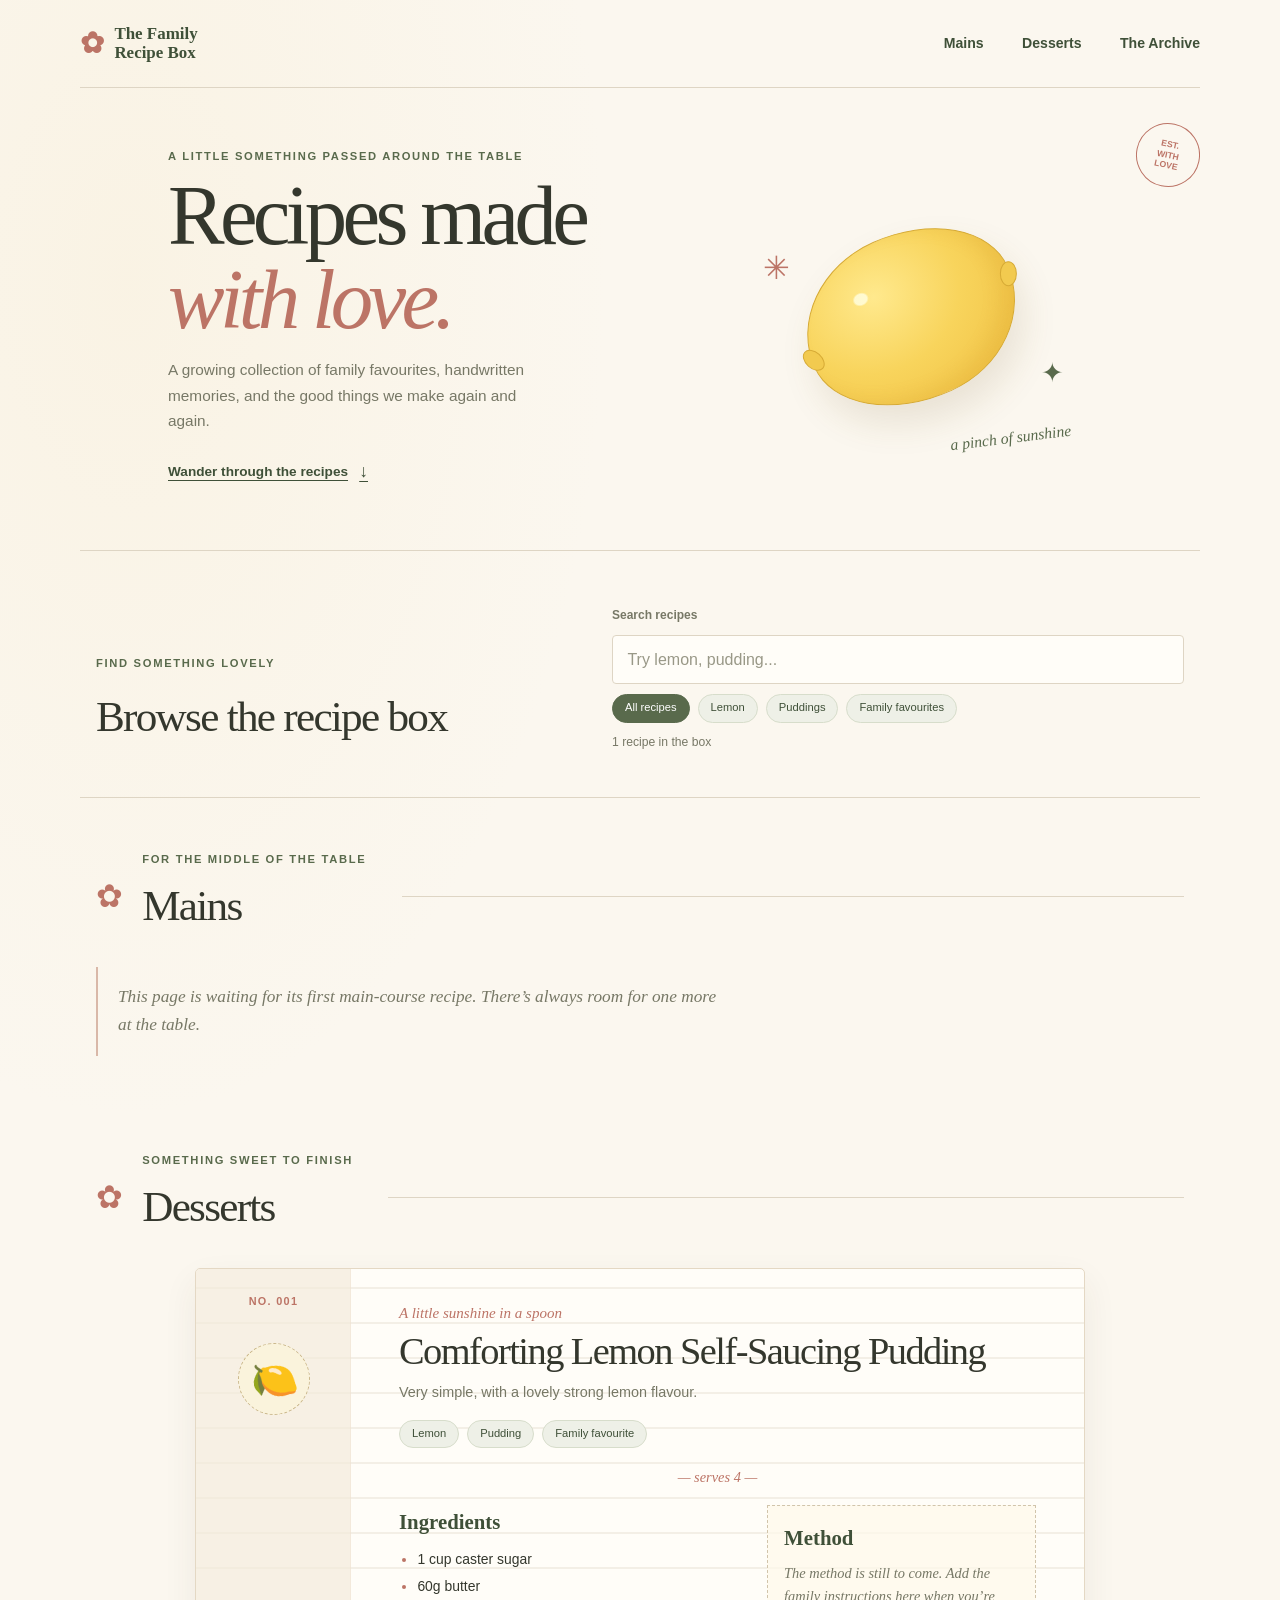
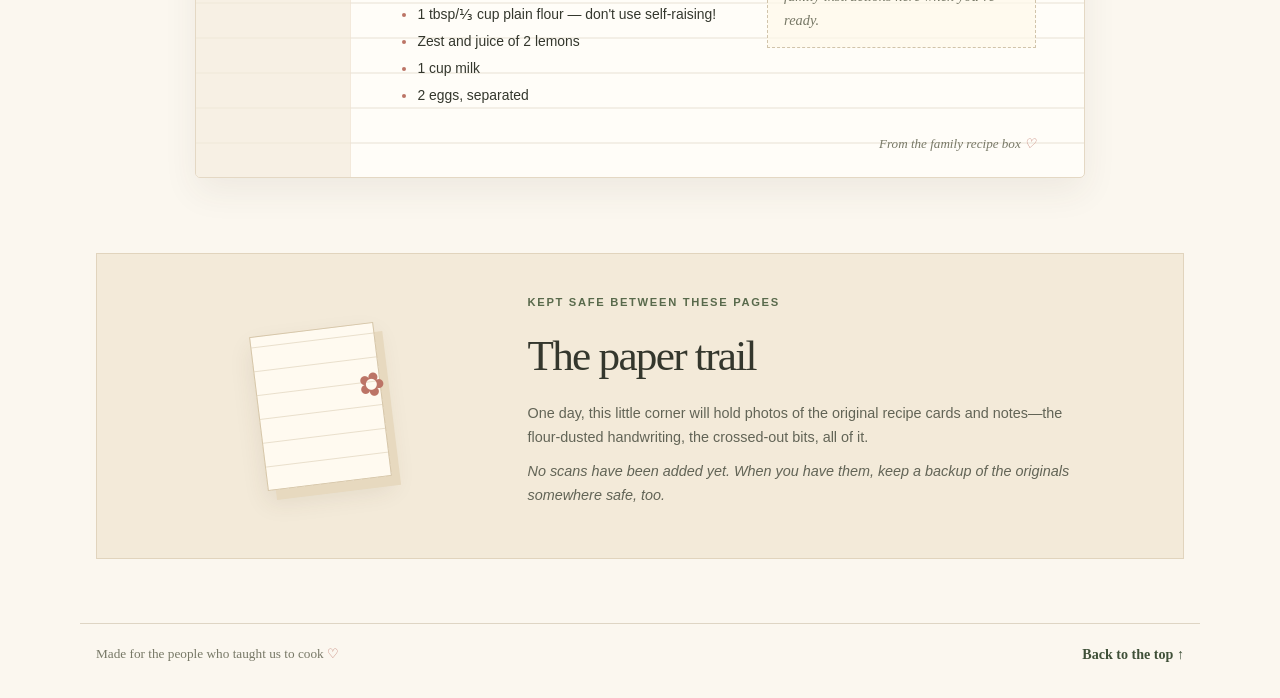
==== index.html @ d8dc09e4 "added index, script, and styles files" ====
<!doctype html>
<html lang="en">
  <head>
    <meta charset="utf-8">
    <meta name="viewport" content="width=device-width, initial-scale=1">
    <meta name="theme-color" content="#f8f2e7">
    <meta name="description" content="A little home for the recipes our family loves.">
    <title>The Family Recipe Box</title>
    <link rel="stylesheet" href="styles.css">
    <script src="script.js" defer></script>
  </head>
  <body>
    <a class="skip-link" href="#main">Skip to recipes</a>

    <header class="site-header">
      <a class="wordmark" href="#top" aria-label="The Family Recipe Box home">
        <span class="wordmark-icon" aria-hidden="true">✿</span>
        <span>The Family<br>Recipe Box</span>
      </a>
      <nav class="main-nav" aria-label="Main navigation">
        <a href="#mains">Mains</a>
        <a href="#desserts">Desserts</a>
        <a href="#archive">The Archive</a>
      </nav>
    </header>

    <main id="main">
      <section class="welcome" id="top" aria-labelledby="welcome-title">
        <div class="welcome-copy">
          <p class="eyebrow">A little something passed around the table</p>
          <h1 id="welcome-title">Recipes made<br><span>with love.</span></h1>
          <p class="welcome-note">A growing collection of family favourites, handwritten memories, and the good things we make again and again.</p>
          <a class="browse-link" href="#desserts">Wander through the recipes <span aria-hidden="true">↓</span></a>
        </div>
        <div class="welcome-art" aria-label="A lemon illustration">
          <span class="art-sparkle sparkle-one" aria-hidden="true">✳</span>
          <span class="art-sparkle sparkle-two" aria-hidden="true">✦</span>
          <span class="lemon" aria-hidden="true"></span>
          <span class="art-caption">a pinch of sunshine</span>
        </div>
        <span class="welcome-stamp" aria-hidden="true">EST.<br>WITH<br>LOVE</span>
      </section>

      <section class="browse-section" aria-labelledby="browse-title">
        <div class="section-heading">
          <p class="eyebrow">Find something lovely</p>
          <h2 id="browse-title">Browse the recipe box</h2>
        </div>
        <div class="browse-tools">
          <label class="search-label" for="recipe-search">Search recipes</label>
          <input id="recipe-search" type="search" placeholder="Try lemon, pudding..." autocomplete="off">
          <div class="tag-list" aria-label="Filter recipes by tag">
            <button class="tag-button is-active" type="button" data-tag="all" aria-pressed="true">All recipes</button>
            <button class="tag-button" type="button" data-tag="lemon" aria-pressed="false">Lemon</button>
            <button class="tag-button" type="button" data-tag="pudding" aria-pressed="false">Puddings</button>
            <button class="tag-button" type="button" data-tag="family-favourite" aria-pressed="false">Family favourites</button>
          </div>
          <p class="result-count" id="result-count" aria-live="polite"></p>
          <p class="no-results" id="no-results" hidden>No recipes found just now. Try another word or tag.</p>
        </div>
      </section>

      <section class="recipe-section" id="mains" data-recipe-section aria-labelledby="mains-title">
        <div class="category-heading">
          <span class="category-flower" aria-hidden="true">✿</span>
          <div>
            <p class="eyebrow">For the middle of the table</p>
            <h2 id="mains-title">Mains</h2>
          </div>
          <span class="category-rule" aria-hidden="true"></span>
        </div>
        <p class="empty-note">This page is waiting for its first main-course recipe. There’s always room for one more at the table.</p>
      </section>

      <section class="recipe-section" id="desserts" data-recipe-section aria-labelledby="desserts-title">
        <div class="category-heading">
          <span class="category-flower" aria-hidden="true">✿</span>
          <div>
            <p class="eyebrow">Something sweet to finish</p>
            <h2 id="desserts-title">Desserts</h2>
          </div>
          <span class="category-rule" aria-hidden="true"></span>
        </div>

        <article class="recipe-card" data-tags="lemon pudding family-favourite">
          <div class="recipe-card-top">
            <span class="recipe-number">No. 001</span>
            <span class="recipe-doodle" aria-hidden="true">🍋</span>
          </div>
          <div class="recipe-card-content">
            <p class="recipe-kicker">A little sunshine in a spoon</p>
            <h3>Comforting Lemon Self-Saucing Pudding</h3>
            <p class="recipe-intro">Very simple, with a lovely strong lemon flavour.</p>
            <div class="recipe-tags" aria-label="Recipe tags">
              <span>Lemon</span>
              <span>Pudding</span>
              <span>Family favourite</span>
            </div>
            <p class="serves">— serves 4 —</p>
            <div class="recipe-columns">
              <div>
                <h4>Ingredients</h4>
                <ul>
                  <li>1 cup caster sugar</li>
                  <li>60g butter</li>
                  <li>1 tbsp/⅓ cup plain flour — don't use self-raising!</li>
                  <li>Zest and juice of 2 lemons</li>
                  <li>1 cup milk</li>
                  <li>2 eggs, separated</li>
                </ul>
              </div>
              <div class="method-note">
                <h4>Method</h4>
                <p>The method is still to come. Add the family instructions here when you’re ready.</p>
              </div>
            </div>
            <p class="recipe-source">From the family recipe box <span aria-hidden="true">♡</span></p>
          </div>
        </article>
      </section>

      <section class="archive-section" id="archive" aria-labelledby="archive-title">
        <div class="archive-art" aria-hidden="true">
          <span class="archive-paper"></span>
          <span class="archive-flower">✿</span>
        </div>
        <div class="archive-copy">
          <p class="eyebrow">Kept safe between these pages</p>
          <h2 id="archive-title">The paper trail</h2>
          <p>One day, this little corner will hold photos of the original recipe cards and notes—the flour-dusted handwriting, the crossed-out bits, all of it.</p>
          <p class="archive-reminder">No scans have been added yet. When you have them, keep a backup of the originals somewhere safe, too.</p>
        </div>
      </section>
    </main>

    <footer class="site-footer">
      <p>Made for the people who taught us to cook <span aria-hidden="true">♡</span></p>
      <a href="#top">Back to the top ↑</a>
    </footer>
  </body>
</html>
---- styles.css ----
:root {
  color-scheme: light;
  --paper: #fbf7ef;
  --paper-deep: #f2e9d8;
  --ink: #34372d;
  --muted: #777866;
  --green: #596a4c;
  --green-dark: #3f5038;
  --rose: #bc7466;
  --yellow: #f3c94f;
  --line: #ded5c4;
  --serif: Georgia, 'Times New Roman', serif;
  --sans: 'Segoe UI', Arial, sans-serif;
}

* {
  box-sizing: border-box;
}

html {
  scroll-behavior: smooth;
}

body {
  margin: 0;
  background:
    radial-gradient(ellipse at 10% 12%, rgb(245 230 195 / 25%), transparent 30rem),
    var(--paper);
  color: var(--ink);
  font-family: var(--sans);
  line-height: 1.65;
}

a {
  color: inherit;
}

button,
input {
  font: inherit;
}

.skip-link {
  position: absolute;
  z-index: 5;
  top: 0.75rem;
  left: 0.75rem;
  padding: 0.6rem 0.9rem;
  transform: translateY(-160%);
  background: var(--ink);
  color: white;
}

.skip-link:focus {
  transform: translateY(0);
}

.site-header,
main,
.site-footer {
  width: min(1120px, calc(100% - 3rem));
  margin-inline: auto;
}

.site-header {
  min-height: 88px;
  display: flex;
  align-items: center;
  justify-content: space-between;
  border-bottom: 1px solid var(--line);
}

.wordmark {
  display: inline-flex;
  align-items: center;
  gap: 0.65rem;
  color: var(--green-dark);
  font-family: var(--serif);
  font-size: 1.06rem;
  font-weight: 600;
  line-height: 1.1;
  text-decoration: none;
}

.wordmark-icon {
  color: var(--rose);
  font-size: 1.8rem;
}

.main-nav {
  display: flex;
  gap: clamp(1rem, 3vw, 2.5rem);
  align-items: center;
}

.main-nav a,
.site-footer a {
  color: var(--green-dark);
  font-size: 0.88rem;
  font-weight: 600;
  text-decoration-color: transparent;
  text-underline-offset: 0.25em;
  transition: text-decoration-color 160ms ease;
}

.main-nav a:hover,
.site-footer a:hover {
  text-decoration-color: currentColor;
}

.welcome {
  position: relative;
  min-height: 440px;
  display: grid;
  grid-template-columns: 1.15fr 0.85fr;
  align-items: center;
  padding: 3.75rem 5.5rem 4rem;
  overflow: hidden;
  border-bottom: 1px solid var(--line);
}

.welcome-copy {
  position: relative;
  z-index: 1;
  max-width: 500px;
}

.eyebrow {
  margin: 0 0 0.55rem;
  color: var(--green);
  font-size: 0.7rem;
  font-weight: 700;
  letter-spacing: 0.15em;
  line-height: 1.5;
  text-transform: uppercase;
}

h1,
h2,
h3,
h4,
p {
  margin-top: 0;
}

h1,
h2,
h3 {
  font-family: var(--serif);
}

h1 {
  margin-bottom: 1rem;
  font-size: clamp(3.2rem, 7vw, 5.3rem);
  font-weight: 500;
  letter-spacing: -0.055em;
  line-height: 0.99;
}

h1 span {
  color: var(--rose);
  font-style: italic;
}

.welcome-note {
  max-width: 380px;
  margin-bottom: 1.5rem;
  color: var(--muted);
  font-size: 0.96rem;
}

.browse-link {
  display: inline-flex;
  gap: 0.7rem;
  align-items: center;
  color: var(--green-dark);
  font-size: 0.85rem;
  font-weight: 700;
  text-decoration-thickness: 1px;
  text-underline-offset: 0.28em;
}

.browse-link span {
  font-size: 1.1rem;
}

.welcome-art {
  position: relative;
  min-height: 290px;
  display: grid;
  place-items: center;
}

.lemon {
  position: relative;
  width: clamp(150px, 22vw, 218px);
  aspect-ratio: 1.3;
  transform: rotate(-24deg);
  border: 1px solid #d6aa35;
  border-radius: 48% 52% 47% 53% / 54% 46% 54% 46%;
  background:
    radial-gradient(ellipse at 32% 28%, rgb(255 255 227 / 80%) 0 3%, transparent 4%),
    radial-gradient(ellipse at 38% 30%, #ffe98d 0, #f8d45c 46%, #efbe40 100%);
  box-shadow: inset -12px -8px 18px rgb(195 135 22 / 14%), 0 20px 35px rgb(114 91 39 / 13%);
}

.lemon::before,
.lemon::after {
  position: absolute;
  top: 50%;
  width: 15px;
  height: 23px;
  border: 1px solid #d6aa35;
  border-radius: 50%;
  background: #f2ca4f;
  content: '';
}

.lemon::before {
  left: -7px;
  transform: translateY(-50%) rotate(-24deg);
}

.lemon::after {
  right: -7px;
  transform: translateY(-50%) rotate(24deg);
}

.art-sparkle {
  position: absolute;
  color: var(--rose);
}

.sparkle-one {
  top: 24%;
  left: 13%;
  font-size: 2rem;
}

.sparkle-two {
  right: 12%;
  bottom: 23%;
  color: var(--green);
  font-size: 1.7rem;
}

.art-caption {
  position: absolute;
  right: 10%;
  bottom: 4%;
  color: var(--green);
  font-family: var(--serif);
  font-size: 0.98rem;
  font-style: italic;
  transform: rotate(-7deg);
}

.welcome-stamp {
  position: absolute;
  top: 2.2rem;
  right: 0;
  width: 64px;
  height: 64px;
  display: grid;
  align-content: center;
  border: 1px solid var(--rose);
  border-radius: 50%;
  color: var(--rose);
  font-size: 0.54rem;
  font-weight: 700;
  line-height: 1.2;
  text-align: center;
  transform: rotate(12deg);
}

.browse-section {
  display: grid;
  grid-template-columns: 0.9fr 1.1fr;
  gap: 3rem;
  align-items: end;
  padding: 3.4rem 1rem 2.8rem;
  border-bottom: 1px solid var(--line);
}

.section-heading h2,
.category-heading h2,
.archive-copy h2 {
  margin-bottom: 0;
  font-size: clamp(2rem, 4vw, 2.7rem);
  font-weight: 500;
  letter-spacing: -0.04em;
}

.browse-tools {
  display: grid;
  grid-template-columns: 1fr;
  gap: 0.6rem;
}

.search-label {
  color: var(--muted);
  font-size: 0.75rem;
  font-weight: 700;
}

#recipe-search {
  width: 100%;
  min-height: 46px;
  padding: 0.65rem 0.9rem;
  border: 1px solid var(--line);
  border-radius: 4px;
  outline: none;
  background: #fffdf8;
  color: var(--ink);
}

#recipe-search:focus {
  border-color: var(--green);
  box-shadow: 0 0 0 3px rgb(89 106 76 / 15%);
}

#recipe-search::placeholder {
  color: #999887;
}

.tag-list,
.recipe-tags {
  display: flex;
  flex-wrap: wrap;
  gap: 0.5rem;
}

.tag-button,
.recipe-tags span {
  padding: 0.34rem 0.75rem;
  border: 1px solid #d7ddcb;
  border-radius: 999px;
  background: #eef0e7;
  color: var(--green-dark);
  font-size: 0.7rem;
  line-height: 1.4;
}

.tag-button {
  cursor: pointer;
}

.tag-button:hover,
.tag-button.is-active {
  border-color: var(--green);
  background: var(--green);
  color: white;
}

.tag-button:focus-visible {
  outline: 3px solid rgb(89 106 76 / 35%);
  outline-offset: 2px;
}

.result-count {
  min-height: 1.2em;
  margin: 0;
  color: var(--muted);
  font-size: 0.76rem;
}

.no-results {
  margin: 0.25rem 0 0;
  color: var(--muted);
  font-family: var(--serif);
  font-style: italic;
}

.recipe-section {
  padding: 3.3rem 1rem 2.7rem;
  scroll-margin-top: 1rem;
}

.category-heading {
  display: flex;
  gap: 1.2rem;
  align-items: center;
  margin-bottom: 1.6rem;
}

.category-heading .eyebrow {
  margin-bottom: 0.15rem;
}

.category-flower {
  color: var(--rose);
  font-size: 2rem;
}

.category-rule {
  height: 1px;
  flex: 1;
  margin-left: 1rem;
  background: var(--line);
}

.empty-note {
  max-width: 650px;
  margin: 0;
  padding: 1rem 1.25rem;
  border-left: 2px solid #d9b8a8;
  color: var(--muted);
  font-family: var(--serif);
  font-size: 1.08rem;
  font-style: italic;
}

.recipe-card {
  position: relative;
  max-width: 890px;
  display: grid;
  grid-template-columns: 155px 1fr;
  margin: 0 auto;
  overflow: hidden;
  border: 1px solid #e4d8c4;
  border-radius: 5px;
  background:
    linear-gradient(90deg, transparent 0 154px, rgb(195 133 102 / 20%) 154px 155px, transparent 155px),
    repeating-linear-gradient(0deg, #fffdf8 0 33px, #e8e1d4 34px, #fffdf8 35px);
  box-shadow: 0 14px 35px rgb(75 60 41 / 7%);
}

.recipe-card-top {
  display: grid;
  align-content: start;
  justify-items: center;
  gap: 2rem;
  padding: 1.5rem 0.6rem;
  background: rgb(244 235 220 / 70%);
  text-align: center;
}

.recipe-number {
  color: var(--rose);
  font-size: 0.68rem;
  font-weight: 700;
  letter-spacing: 0.12em;
  text-transform: uppercase;
}

.recipe-doodle {
  display: grid;
  width: 72px;
  height: 72px;
  place-items: center;
  border: 1px dashed #cbb88c;
  border-radius: 50%;
  background: #faf3dc;
  font-size: 2.35rem;
  transform: rotate(-9deg);
}

.recipe-card-content {
  padding: 2rem clamp(1.3rem, 4vw, 3rem) 1.4rem;
}

.recipe-kicker {
  margin-bottom: 0.2rem;
  color: var(--rose);
  font-family: var(--serif);
  font-size: 0.94rem;
  font-style: italic;
}

.recipe-card h3 {
  max-width: 650px;
  margin-bottom: 0.45rem;
  font-size: clamp(1.7rem, 3.7vw, 2.4rem);
  font-weight: 500;
  letter-spacing: -0.04em;
  line-height: 1.18;
}

.recipe-intro {
  margin-bottom: 0.9rem;
  color: var(--muted);
  font-size: 0.9rem;
}

.recipe-tags {
  margin-bottom: 1.1rem;
}

.serves {
  margin: 0 0 1rem;
  color: var(--rose);
  font-family: var(--serif);
  font-size: 0.9rem;
  font-style: italic;
  text-align: center;
}

.recipe-columns {
  display: grid;
  grid-template-columns: 1fr 0.8fr;
  gap: 2rem;
}

.recipe-columns h4 {
  margin-bottom: 0.4rem;
  color: var(--green-dark);
  font-family: var(--serif);
  font-size: 1.3rem;
  font-weight: 600;
}

.recipe-columns ul {
  margin: 0;
  padding-left: 1.15rem;
}

.recipe-columns li {
  padding: 0.13rem 0;
  font-size: 0.87rem;
}

.recipe-columns li::marker {
  color: var(--rose);
}

.method-note {
  align-self: start;
  padding: 0.9rem 1rem;
  border: 1px dashed #d1c4ab;
  background: rgb(255 250 235 / 68%);
}

.method-note p {
  margin: 0;
  color: var(--muted);
  font-family: var(--serif);
  font-size: 0.9rem;
  font-style: italic;
}

.recipe-source {
  margin: 1.5rem 0 0;
  color: var(--muted);
  font-family: var(--serif);
  font-size: 0.82rem;
  font-style: italic;
  text-align: right;
}

.recipe-source span {
  color: var(--rose);
}

.archive-section {
  display: grid;
  grid-template-columns: 0.7fr 1.3fr;
  gap: 3rem;
  align-items: center;
  margin: 2rem 1rem 4rem;
  padding: 2.5rem clamp(1.5rem, 5vw, 4rem);
  border: 1px solid #e1d4bd;
  background: #f3ead9;
  scroll-margin-top: 1rem;
}

.archive-art {
  position: relative;
  min-height: 180px;
  display: grid;
  place-items: center;
}

.archive-paper {
  width: 125px;
  height: 155px;
  border: 1px solid #d6c6a9;
  background: repeating-linear-gradient(0deg, #fffaf0 0 22px, #e9dfcc 23px, #fffaf0 24px);
  box-shadow: 8px 10px 0 #e7d9bf, 0 12px 25px rgb(75 60 41 / 10%);
  transform: rotate(-7deg);
}

.archive-flower {
  position: absolute;
  top: 23%;
  left: 62%;
  color: var(--rose);
  font-size: 2rem;
  transform: rotate(12deg);
}

.archive-copy h2 {
  margin-bottom: 0.7rem;
}

.archive-copy > p:not(.eyebrow) {
  max-width: 570px;
  margin-bottom: 0.65rem;
  color: #626456;
  font-size: 0.9rem;
}

.archive-copy .archive-reminder {
  color: var(--green-dark);
  font-size: 0.78rem;
  font-style: italic;
}

.site-footer {
  display: flex;
  justify-content: space-between;
  gap: 1rem;
  padding: 1.2rem 1rem 2rem;
  border-top: 1px solid var(--line);
  color: var(--muted);
  font-family: var(--serif);
  font-size: 0.83rem;
}

.site-footer p {
  margin: 0;
}

.site-footer p span {
  color: var(--rose);
}

@media (max-width: 700px) {
  .site-header,
  main,
  .site-footer {
    width: min(100% - 1.5rem, 540px);
  }

  .site-header {
    min-height: 76px;
  }

  .main-nav {
    gap: 0.8rem;
  }

  .main-nav a {
    font-size: 0.74rem;
  }

  .welcome {
    min-height: unset;
    grid-template-columns: 1fr 0.72fr;
    padding: 3.4rem 0.6rem 3rem;
  }

  .welcome-art {
    min-height: 220px;
  }

  .welcome-stamp {
    top: 0.8rem;
    width: 52px;
    height: 52px;
  }

  .browse-section {
    grid-template-columns: 1fr;
    gap: 1.5rem;
    padding-inline: 0.5rem;
  }

  .recipe-section {
    padding-inline: 0.2rem;
  }

  .recipe-card {
    grid-template-columns: 76px 1fr;
    background:
      linear-gradient(90deg, transparent 0 75px, rgb(195 133 102 / 20%) 75px 76px, transparent 76px),
      repeating-linear-gradient(0deg, #fffdf8 0 33px, #e8e1d4 34px, #fffdf8 35px);
  }

  .recipe-card-top {
    gap: 1.2rem;
    padding: 1rem 0.25rem;
  }

  .recipe-number {
    font-size: 0.55rem;
    letter-spacing: 0.06em;
  }

  .recipe-doodle {
    width: 48px;
    height: 48px;
    font-size: 1.7rem;
  }

  .recipe-card-content {
    padding: 1.35rem 1rem 1rem;
  }

  .recipe-columns {
    grid-template-columns: 1fr;
    gap: 1.4rem;
  }

  .archive-section {
    grid-template-columns: 1fr;
    gap: 1rem;
    margin-inline: 0;
    padding: 1.5rem;
  }

  .archive-art {
    min-height: 140px;
  }
}

@media (max-width: 420px) {
  .wordmark {
    gap: 0.35rem;
    font-size: 0.92rem;
  }

  .wordmark-icon {
    font-size: 1.45rem;
  }

  .main-nav {
    gap: 0.55rem;
  }

  .main-nav a {
    font-size: 0.68rem;
  }

  .welcome {
    grid-template-columns: 1fr;
  }

  .welcome-art {
    min-height: 185px;
  }

  .lemon {
    width: 150px;
  }

  .sparkle-one {
    left: 20%;
  }

  .sparkle-two {
    right: 20%;
  }

  .recipe-card {
    grid-template-columns: 1fr;
    background: repeating-linear-gradient(0deg, #fffdf8 0 33px, #e8e1d4 34px, #fffdf8 35px);
  }

  .recipe-card-top {
    grid-template-columns: 1fr auto;
    align-items: center;
    justify-items: start;
    padding: 0.8rem 1rem;
    border-bottom: 1px solid #e4d8c4;
  }

  .recipe-doodle {
    width: 42px;
    height: 42px;
    font-size: 1.45rem;
  }

  .site-footer {
    flex-direction: column;
  }
}

@media (prefers-reduced-motion: reduce) {
  html {
    scroll-behavior: auto;
  }

  *,
  *::before,
  *::after {
    transition-duration: 0.01ms !important;
  }
}
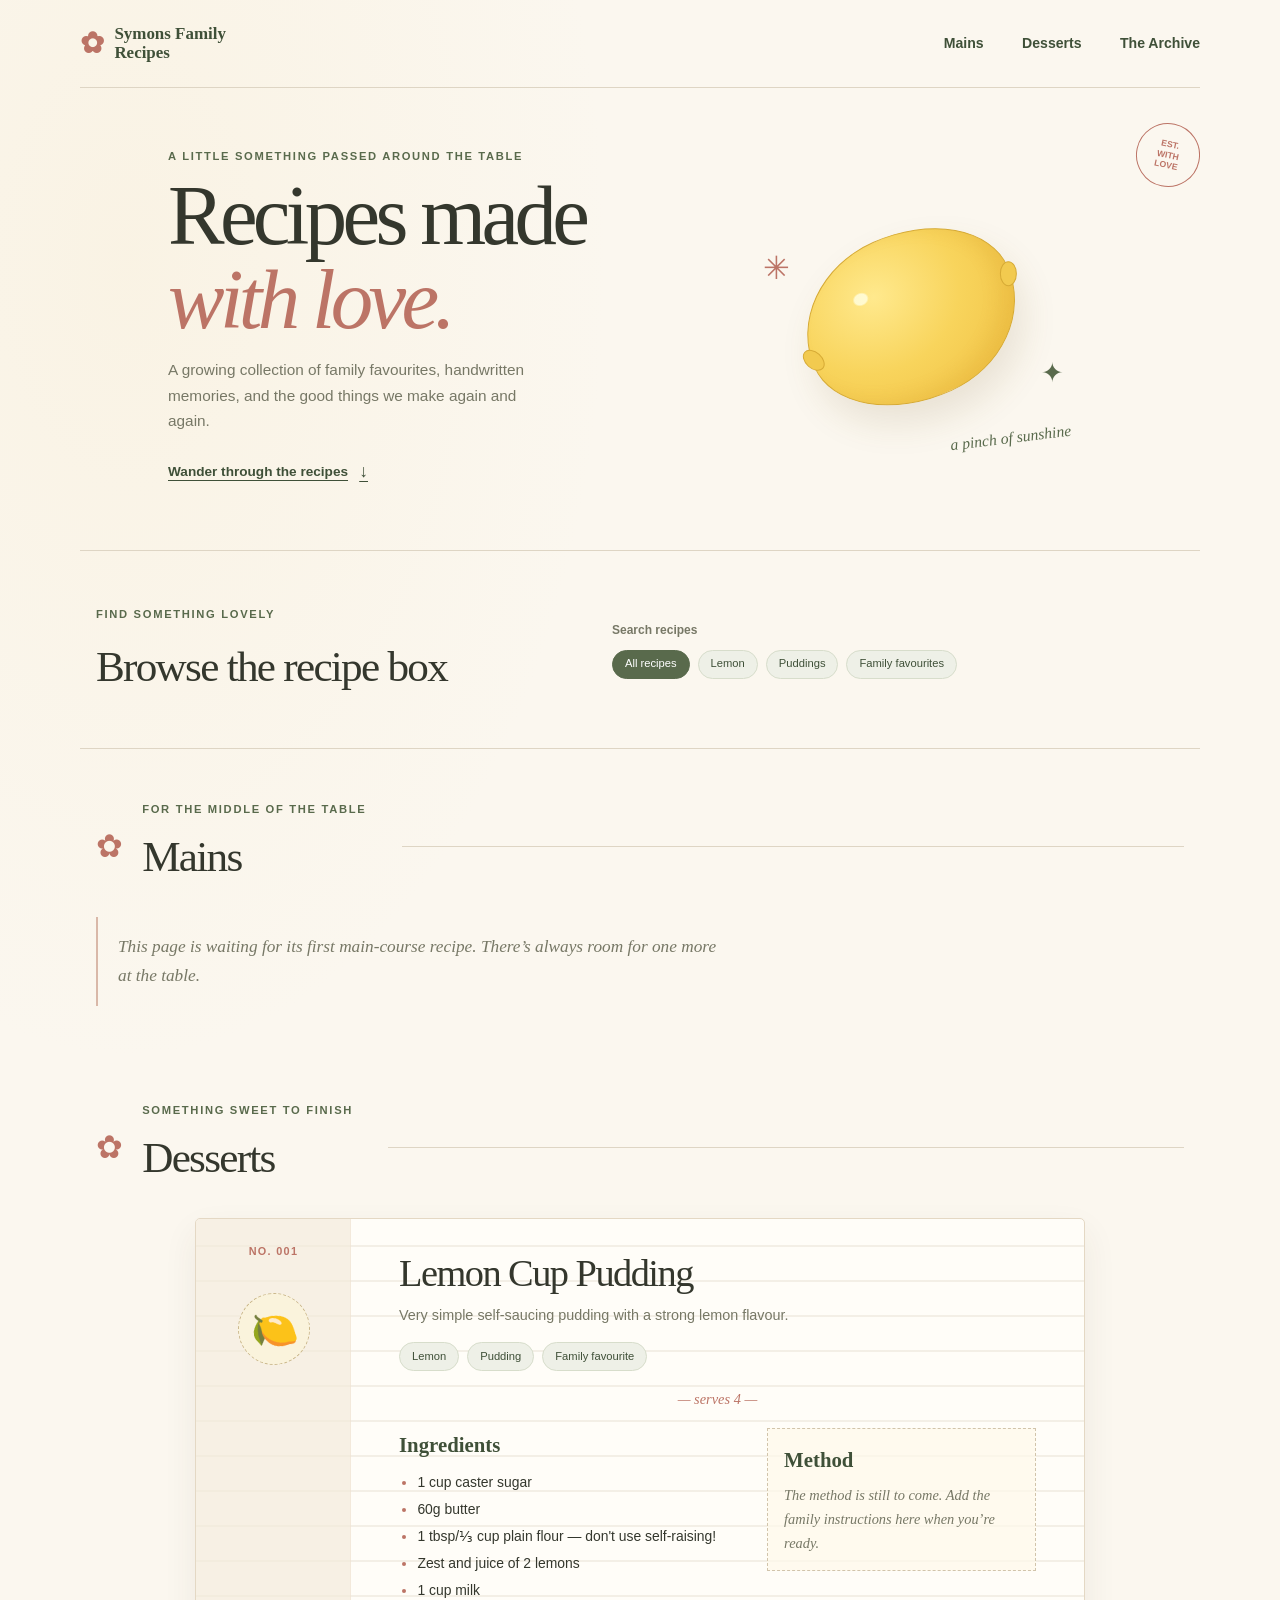
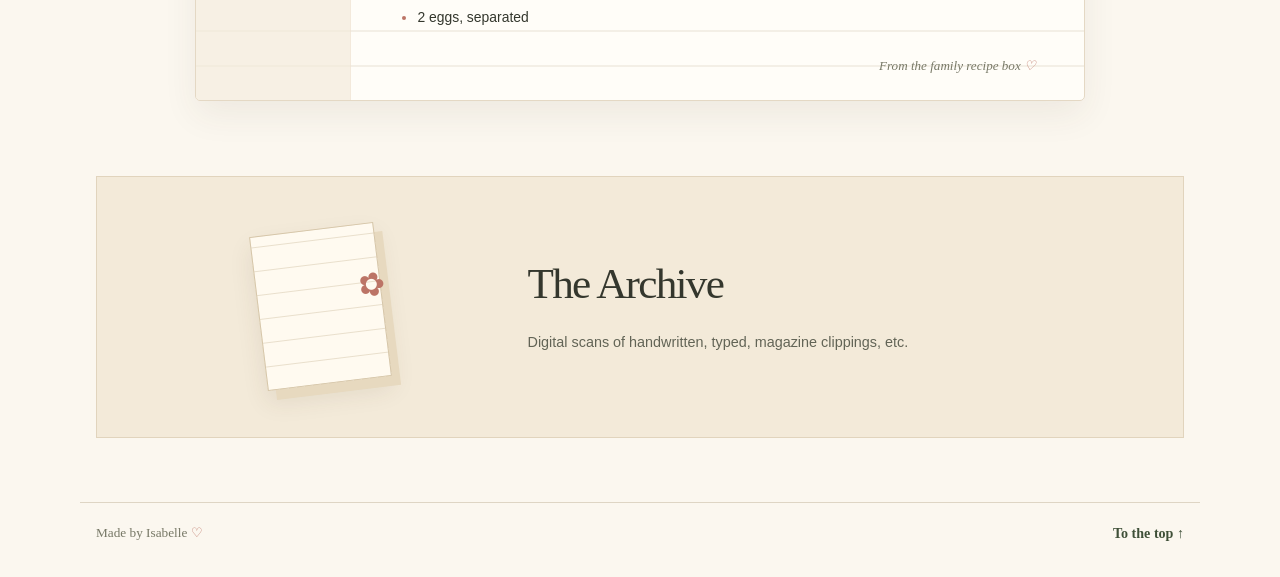
==== commit 9c7e3d92: "small changes to index" ====
--- a/index.html
+++ b/index.html
@@ -5,7 +5,7 @@
     <meta name="viewport" content="width=device-width, initial-scale=1">
     <meta name="theme-color" content="#f8f2e7">
     <meta name="description" content="A little home for the recipes our family loves.">
-    <title>The Family Recipe Box</title>
+    <title>Symons Family Recipes</title>
     <link rel="stylesheet" href="styles.css">
     <script src="script.js" defer></script>
   </head>
@@ -13,9 +13,9 @@
     <a class="skip-link" href="#main">Skip to recipes</a>
 
     <header class="site-header">
-      <a class="wordmark" href="#top" aria-label="The Family Recipe Box home">
+      <a class="wordmark" href="#top" aria-label="Home">
         <span class="wordmark-icon" aria-hidden="true">✿</span>
-        <span>The Family<br>Recipe Box</span>
+        <span>Symons Family<br>Recipes</span>
       </a>
       <nav class="main-nav" aria-label="Main navigation">
         <a href="#mains">Mains</a>
@@ -48,7 +48,6 @@
         </div>
         <div class="browse-tools">
           <label class="search-label" for="recipe-search">Search recipes</label>
-          <input id="recipe-search" type="search" placeholder="Try lemon, pudding..." autocomplete="off">
           <div class="tag-list" aria-label="Filter recipes by tag">
             <button class="tag-button is-active" type="button" data-tag="all" aria-pressed="true">All recipes</button>
             <button class="tag-button" type="button" data-tag="lemon" aria-pressed="false">Lemon</button>
@@ -88,9 +87,8 @@
             <span class="recipe-doodle" aria-hidden="true">🍋</span>
           </div>
           <div class="recipe-card-content">
-            <p class="recipe-kicker">A little sunshine in a spoon</p>
-            <h3>Comforting Lemon Self-Saucing Pudding</h3>
-            <p class="recipe-intro">Very simple, with a lovely strong lemon flavour.</p>
+            <h3>Lemon Cup Pudding</h3>
+            <p class="recipe-intro">Very simple self-saucing pudding with a strong lemon flavour.</p>
             <div class="recipe-tags" aria-label="Recipe tags">
               <span>Lemon</span>
               <span>Pudding</span>
@@ -125,17 +123,15 @@
           <span class="archive-flower">✿</span>
         </div>
         <div class="archive-copy">
-          <p class="eyebrow">Kept safe between these pages</p>
-          <h2 id="archive-title">The paper trail</h2>
-          <p>One day, this little corner will hold photos of the original recipe cards and notes—the flour-dusted handwriting, the crossed-out bits, all of it.</p>
-          <p class="archive-reminder">No scans have been added yet. When you have them, keep a backup of the originals somewhere safe, too.</p>
+          <h2 id="archive-title">The Archive</h2>
+          <p>Digital scans of handwritten, typed, magazine clippings, etc.</p>
         </div>
       </section>
     </main>
 
     <footer class="site-footer">
-      <p>Made for the people who taught us to cook <span aria-hidden="true">♡</span></p>
-      <a href="#top">Back to the top ↑</a>
+      <p>Made by Isabelle <span aria-hidden="true">♡</span></p>
+      <a href="#top">To the top ↑</a>
     </footer>
   </body>
 </html>
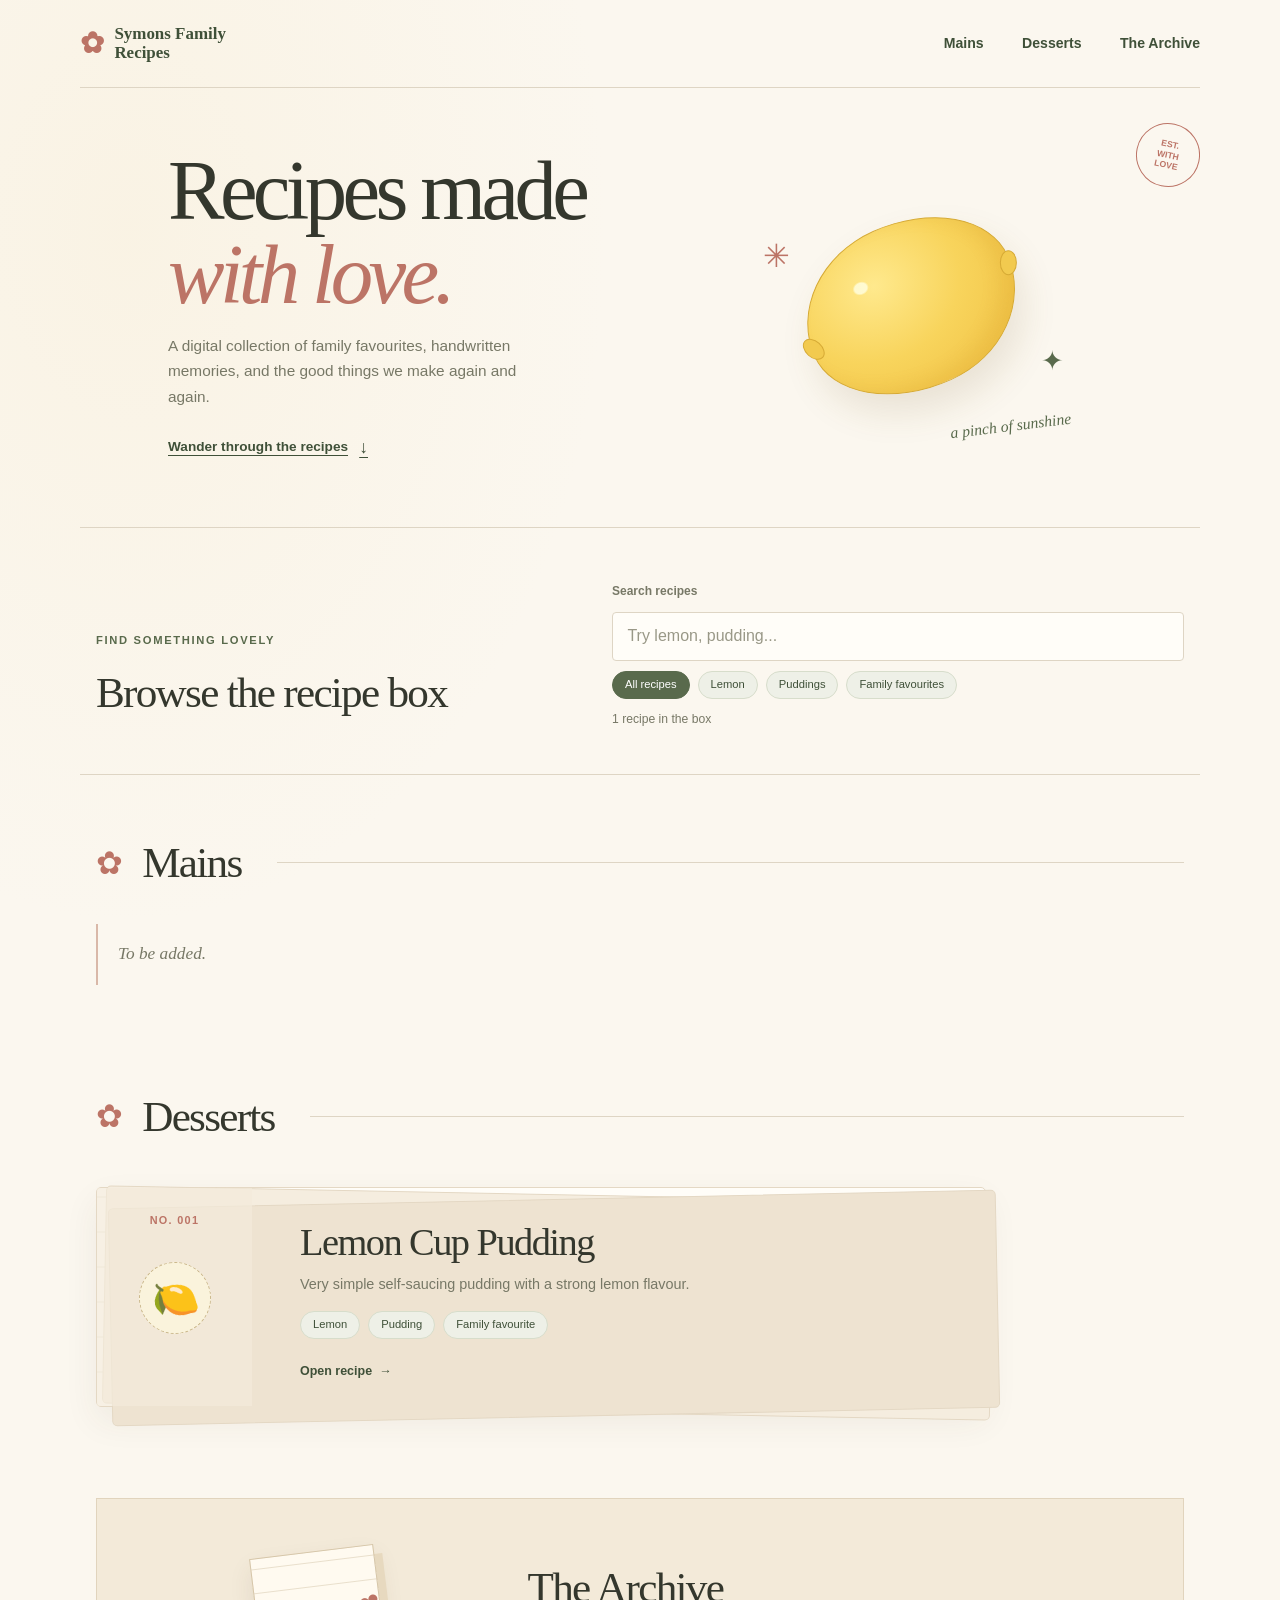
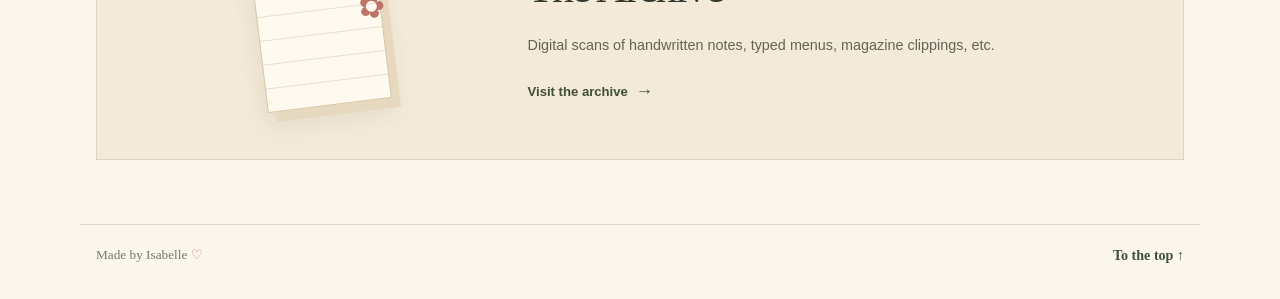
==== commit e3a94def: "new files" ====
--- a/index.html
+++ b/index.html
@@ -20,16 +20,15 @@
       <nav class="main-nav" aria-label="Main navigation">
         <a href="#mains">Mains</a>
         <a href="#desserts">Desserts</a>
-        <a href="#archive">The Archive</a>
+        <a href="archive.html">The Archive</a>
       </nav>
     </header>
 
     <main id="main">
       <section class="welcome" id="top" aria-labelledby="welcome-title">
         <div class="welcome-copy">
-          <p class="eyebrow">A little something passed around the table</p>
           <h1 id="welcome-title">Recipes made<br><span>with love.</span></h1>
-          <p class="welcome-note">A growing collection of family favourites, handwritten memories, and the good things we make again and again.</p>
+          <p class="welcome-note">A digital collection of family favourites, handwritten memories, and the good things we make again and again.</p>
           <a class="browse-link" href="#desserts">Wander through the recipes <span aria-hidden="true">↓</span></a>
         </div>
         <div class="welcome-art" aria-label="A lemon illustration">
@@ -48,6 +47,7 @@
         </div>
         <div class="browse-tools">
           <label class="search-label" for="recipe-search">Search recipes</label>
+          <input id="recipe-search" type="search" placeholder="Try lemon, pudding..." autocomplete="off">
           <div class="tag-list" aria-label="Filter recipes by tag">
             <button class="tag-button is-active" type="button" data-tag="all" aria-pressed="true">All recipes</button>
             <button class="tag-button" type="button" data-tag="lemon" aria-pressed="false">Lemon</button>
@@ -63,70 +63,53 @@
         <div class="category-heading">
           <span class="category-flower" aria-hidden="true">✿</span>
           <div>
-            <p class="eyebrow">For the middle of the table</p>
             <h2 id="mains-title">Mains</h2>
           </div>
           <span class="category-rule" aria-hidden="true"></span>
         </div>
-        <p class="empty-note">This page is waiting for its first main-course recipe. There’s always room for one more at the table.</p>
+        <p class="empty-note">To be added.</p>
       </section>
 
       <section class="recipe-section" id="desserts" data-recipe-section aria-labelledby="desserts-title">
         <div class="category-heading">
           <span class="category-flower" aria-hidden="true">✿</span>
           <div>
-            <p class="eyebrow">Something sweet to finish</p>
             <h2 id="desserts-title">Desserts</h2>
           </div>
           <span class="category-rule" aria-hidden="true"></span>
         </div>
 
-        <article class="recipe-card" data-tags="lemon pudding family-favourite">
-          <div class="recipe-card-top">
-            <span class="recipe-number">No. 001</span>
-            <span class="recipe-doodle" aria-hidden="true">🍋</span>
-          </div>
-          <div class="recipe-card-content">
-            <h3>Lemon Cup Pudding</h3>
-            <p class="recipe-intro">Very simple self-saucing pudding with a strong lemon flavour.</p>
-            <div class="recipe-tags" aria-label="Recipe tags">
-              <span>Lemon</span>
-              <span>Pudding</span>
-              <span>Family favourite</span>
+        <div class="recipe-list">
+          <article class="recipe-card" data-tags="lemon pudding family-favourite">
+            <div class="recipe-card-top">
+              <span class="recipe-number">No. 001</span>
+              <span class="recipe-doodle" aria-hidden="true">🍋</span>
             </div>
-            <p class="serves">— serves 4 —</p>
-            <div class="recipe-columns">
-              <div>
-                <h4>Ingredients</h4>
-                <ul>
-                  <li>1 cup caster sugar</li>
-                  <li>60g butter</li>
-                  <li>1 tbsp/⅓ cup plain flour — don't use self-raising!</li>
-                  <li>Zest and juice of 2 lemons</li>
-                  <li>1 cup milk</li>
-                  <li>2 eggs, separated</li>
-                </ul>
+            <div class="recipe-card-content">
+              <h3><a href="recipes/lemon-cup-pudding.html">Lemon Cup Pudding</a></h3>
+              <p class="recipe-intro">Very simple self-saucing pudding with a strong lemon flavour.</p>
+              <div class="recipe-tags" aria-label="Recipe tags">
+                <span>Lemon</span>
+                <span>Pudding</span>
+                <span>Family favourite</span>
               </div>
-              <div class="method-note">
-                <h4>Method</h4>
-                <p>The method is still to come. Add the family instructions here when you’re ready.</p>
-              </div>
+              <span class="recipe-card-cta">Open recipe <span aria-hidden="true">→</span></span>
             </div>
-            <p class="recipe-source">From the family recipe box <span aria-hidden="true">♡</span></p>
-          </div>
-        </article>
+          </article>
+        </div>
       </section>
 
-      <section class="archive-section" id="archive" aria-labelledby="archive-title">
+      <a class="archive-section" id="archive" href="archive.html">
         <div class="archive-art" aria-hidden="true">
           <span class="archive-paper"></span>
           <span class="archive-flower">✿</span>
         </div>
         <div class="archive-copy">
           <h2 id="archive-title">The Archive</h2>
-          <p>Digital scans of handwritten, typed, magazine clippings, etc.</p>
+          <p>Digital scans of handwritten notes, typed menus, magazine clippings, etc.</p>
+          <span class="archive-link-label">Visit the archive <span aria-hidden="true">→</span></span>
         </div>
-      </section>
+      </a>
     </main>
 
     <footer class="site-footer">
--- a/styles.css
+++ b/styles.css
@@ -410,19 +410,56 @@
   font-style: italic;
 }
 
+.recipe-list {
+  display: grid;
+  gap: 1.5rem;
+  padding: 0.6rem 0.45rem 1rem 0;
+}
+
 .recipe-card {
   position: relative;
+  z-index: 0;
+  isolation: isolate;
   max-width: 890px;
   display: grid;
   grid-template-columns: 155px 1fr;
-  margin: 0 auto;
-  overflow: hidden;
+  margin: 0;
   border: 1px solid #e4d8c4;
   border-radius: 5px;
+  background-color: #fffdf8;
   background:
     linear-gradient(90deg, transparent 0 154px, rgb(195 133 102 / 20%) 154px 155px, transparent 155px),
     repeating-linear-gradient(0deg, #fffdf8 0 33px, #e8e1d4 34px, #fffdf8 35px);
   box-shadow: 0 14px 35px rgb(75 60 41 / 7%);
+  transition: transform 180ms ease, box-shadow 180ms ease;
+}
+
+.recipe-card::before,
+.recipe-card::after {
+  position: absolute;
+  z-index: -1;
+  border: 1px solid #e4d8c4;
+  border-radius: 5px;
+  background: #f5eddf;
+  content: '';
+  inset: 0;
+  pointer-events: none;
+}
+
+.recipe-card::before {
+  transform: translate(7px, 6px) rotate(1.1deg);
+}
+
+.recipe-card::after {
+  background: #eee3d1;
+  transform: translate(13px, 11px) rotate(-1.2deg);
+}
+
+.recipe-card:hover,
+.recipe-card:focus-within {
+  z-index: 1;
+  box-shadow: 0 18px 34px rgb(75 60 41 / 12%);
+  transform: translateX(10px) rotate(0.3deg);
 }
 
 .recipe-card-top {
@@ -476,6 +513,26 @@
   line-height: 1.18;
 }
 
+.recipe-card h3 a {
+  color: inherit;
+  text-decoration-color: transparent;
+  text-decoration-thickness: 1px;
+  text-underline-offset: 0.18em;
+  transition: color 160ms ease, text-decoration-color 160ms ease;
+}
+
+.recipe-card h3 a:hover,
+.recipe-card h3 a:focus-visible {
+  color: var(--green-dark);
+  text-decoration-color: currentColor;
+}
+
+.recipe-card h3 a:focus-visible {
+  border-radius: 2px;
+  outline: 3px solid rgb(89 106 76 / 30%);
+  outline-offset: 4px;
+}
+
 .recipe-intro {
   margin-bottom: 0.9rem;
   color: var(--muted);
@@ -484,6 +541,24 @@
 
 .recipe-tags {
   margin-bottom: 1.1rem;
+}
+
+.recipe-card-cta {
+  display: inline-flex;
+  gap: 0.45rem;
+  align-items: center;
+  color: var(--green-dark);
+  font-size: 0.78rem;
+  font-weight: 700;
+}
+
+.recipe-card-cta span {
+  transition: transform 160ms ease;
+}
+
+.recipe-card:hover .recipe-card-cta span,
+.recipe-card:focus-within .recipe-card-cta span {
+  transform: translateX(4px);
 }
 
 .serves {
@@ -548,6 +623,119 @@
 }
 
 .recipe-source span {
+  color: var(--rose);
+}
+
+.recipe-page {
+  max-width: 850px;
+  margin: 0 auto;
+  padding: 2.3rem clamp(0.5rem, 3vw, 1.5rem) 4rem;
+}
+
+.recipe-page .back-link {
+  margin-bottom: 2rem;
+}
+
+.recipe-page-header {
+  padding: 2.5rem clamp(1.2rem, 5vw, 3.5rem) 1.7rem;
+  border: 1px solid #e4d8c4;
+  background:
+    repeating-linear-gradient(0deg, #fffdf8 0 33px, #e8e1d4 34px, #fffdf8 35px);
+  text-align: center;
+}
+
+.recipe-page-number {
+  margin-bottom: 1.6rem;
+  color: var(--rose);
+  font-size: 0.68rem;
+  font-weight: 700;
+  letter-spacing: 0.12em;
+  text-transform: uppercase;
+}
+
+.recipe-page-number span {
+  margin-inline: 0.5rem;
+}
+
+.recipe-page-header .recipe-kicker {
+  margin-bottom: 0.3rem;
+}
+
+.recipe-page-header h1 {
+  margin-bottom: 0.5rem;
+  font-size: clamp(2.6rem, 6vw, 4.4rem);
+}
+
+.recipe-page-intro {
+  max-width: 520px;
+  margin: 0 auto 1rem;
+  color: var(--muted);
+}
+
+.recipe-page-header .recipe-tags {
+  justify-content: center;
+}
+
+.recipe-page-header .serves {
+  margin: 1rem 0 0;
+}
+
+.recipe-page-body {
+  display: grid;
+  grid-template-columns: 1fr 1fr;
+  gap: clamp(1.5rem, 5vw, 3.5rem);
+  padding: 2rem clamp(1.2rem, 5vw, 3.5rem);
+  border: 1px solid #e4d8c4;
+  border-top: 0;
+  background: #fffdf8;
+}
+
+.recipe-page-body h2 {
+  margin-bottom: 0.7rem;
+  color: var(--green-dark);
+  font-family: var(--serif);
+  font-size: 1.7rem;
+  font-weight: 500;
+}
+
+.ingredient-list {
+  margin: 0;
+  padding-left: 1.2rem;
+}
+
+.ingredient-list li {
+  padding: 0.2rem 0;
+}
+
+.ingredient-list li::marker {
+  color: var(--rose);
+}
+
+.recipe-method {
+  align-self: start;
+  min-height: 130px;
+  padding: 1.2rem;
+  border: 1px dashed #d1c4ab;
+  background: #fffcf4;
+}
+
+.recipe-method p {
+  margin: 0;
+  color: var(--muted);
+  font-family: var(--serif);
+  font-style: italic;
+}
+
+.recipe-page-source {
+  margin: 1rem 0 0;
+  color: var(--muted);
+  font-family: var(--serif);
+  font-size: 0.85rem;
+  font-style: italic;
+  text-align: right;
+}
+
+.recipe-page-source span {
   color: var(--rose);
 }
 
@@ -560,7 +748,22 @@
   padding: 2.5rem clamp(1.5rem, 5vw, 4rem);
   border: 1px solid #e1d4bd;
   background: #f3ead9;
+  color: inherit;
   scroll-margin-top: 1rem;
+  text-decoration: none;
+  transition: border-color 160ms ease, box-shadow 160ms ease, transform 160ms ease;
+}
+
+.archive-section:hover,
+.archive-section:focus-visible {
+  border-color: #c9b99b;
+  box-shadow: 0 12px 30px rgb(75 60 41 / 8%);
+  transform: translateY(-2px);
+}
+
+.archive-section:focus-visible {
+  outline: 3px solid rgb(89 106 76 / 35%);
+  outline-offset: 3px;
 }
 
 .archive-art {
@@ -605,6 +808,208 @@
   font-style: italic;
 }
 
+.archive-link-label {
+  display: inline-flex;
+  gap: 0.5rem;
+  align-items: center;
+  margin-top: 0.55rem;
+  color: var(--green-dark);
+  font-size: 0.82rem;
+  font-weight: 700;
+}
+
+.archive-link-label span {
+  font-size: 1.1rem;
+  transition: transform 160ms ease;
+}
+
+.archive-section:hover .archive-link-label span,
+.archive-section:focus-visible .archive-link-label span {
+  transform: translateX(4px);
+}
+
+.archive-welcome {
+  position: relative;
+  padding: 3.2rem clamp(1rem, 6vw, 5.5rem) 2.7rem;
+  border-bottom: 1px solid var(--line);
+}
+
+.back-link {
+  display: inline-block;
+  margin-bottom: 2.4rem;
+  color: var(--green-dark);
+  font-size: 0.82rem;
+  font-weight: 700;
+  text-underline-offset: 0.25em;
+}
+
+.archive-welcome h1 {
+  margin-bottom: 0.8rem;
+  font-size: clamp(2.7rem, 6vw, 4.7rem);
+}
+
+.archive-welcome h1 span {
+  color: var(--rose);
+  font-style: italic;
+}
+
+.archive-welcome .welcome-note {
+  max-width: 610px;
+  margin-bottom: 0;
+}
+
+.archive-welcome-stamp {
+  position: absolute;
+  top: 4.6rem;
+  right: clamp(1rem, 6vw, 5.5rem);
+  width: 68px;
+  height: 68px;
+  display: grid;
+  align-content: center;
+  border: 1px solid var(--rose);
+  border-radius: 50%;
+  color: var(--rose);
+  font-size: 0.56rem;
+  font-weight: 700;
+  line-height: 1.2;
+  text-align: center;
+  transform: rotate(12deg);
+}
+
+.archive-browse {
+  padding-top: 2.7rem;
+}
+
+.archive-index {
+  min-height: 300px;
+  padding: 2.8rem 1rem 4rem;
+}
+
+.archive-index-heading {
+  display: flex;
+  gap: 1.1rem;
+  align-items: center;
+  margin-bottom: 1.4rem;
+}
+
+.archive-index-heading p {
+  margin: 0;
+  color: var(--green-dark);
+  font-family: var(--serif);
+  font-size: 1.35rem;
+  font-style: italic;
+}
+
+.archive-empty {
+  max-width: 720px;
+  margin: 2.5rem auto;
+  padding: 2rem;
+  border: 1px dashed #d1c4ab;
+  background: rgb(255 250 235 / 60%);
+  color: var(--muted);
+  font-family: var(--serif);
+  font-size: 1.08rem;
+  font-style: italic;
+  text-align: center;
+}
+
+.archive-grid {
+  display: grid;
+  grid-template-columns: repeat(2, minmax(0, 1fr));
+  gap: 1.5rem;
+}
+
+.archive-entry {
+  overflow: hidden;
+  border: 1px solid #e4d8c4;
+  background: #fffdf8;
+  box-shadow: 0 10px 24px rgb(75 60 41 / 6%);
+}
+
+.archive-scan {
+  position: relative;
+  min-height: 220px;
+  display: grid;
+  place-items: center;
+  overflow: hidden;
+  background:
+    radial-gradient(ellipse at 10% 12%, rgb(245 230 195 / 25%), transparent 18rem),
+    #f2e9d8;
+  color: var(--green-dark);
+  text-decoration: none;
+}
+
+.archive-scan img {
+  width: 100%;
+  max-height: 420px;
+  display: block;
+  object-fit: contain;
+}
+
+.scan-open {
+  position: absolute;
+  right: 0.8rem;
+  bottom: 0.8rem;
+  padding: 0.38rem 0.65rem;
+  border: 1px solid #e1d4bd;
+  background: var(--paper);
+  font-size: 0.72rem;
+  font-weight: 700;
+}
+
+.archive-entry-copy {
+  padding: 1.2rem 1.35rem 1.4rem;
+}
+
+.archive-entry-number {
+  margin-bottom: 0.25rem;
+  color: var(--rose);
+  font-size: 0.66rem;
+  font-weight: 700;
+  letter-spacing: 0.12em;
+  text-transform: uppercase;
+}
+
+.archive-entry h2 {
+  margin-bottom: 0.4rem;
+  font-family: var(--serif);
+  font-size: 1.55rem;
+  font-weight: 500;
+  line-height: 1.2;
+}
+
+.archive-entry-note {
+  margin-bottom: 0.9rem;
+  color: var(--muted);
+  font-size: 0.86rem;
+}
+
+.archive-details {
+  display: grid;
+  gap: 0.45rem;
+  margin: 0 0 1rem;
+  font-size: 0.78rem;
+}
+
+.archive-details div {
+  display: grid;
+  grid-template-columns: 4rem 1fr;
+  gap: 0.6rem;
+}
+
+.archive-details dt {
+  color: var(--muted);
+  font-weight: 700;
+}
+
+.archive-details dd {
+  margin: 0;
+}
+
+.archive-entry .recipe-tags {
+  margin: 0;
+}
+
 .site-footer {
   display: flex;
   justify-content: space-between;
@@ -696,6 +1101,11 @@
     padding: 1.35rem 1rem 1rem;
   }
 
+  .recipe-page-body {
+    grid-template-columns: 1fr;
+    gap: 1.6rem;
+  }
+
   .recipe-columns {
     grid-template-columns: 1fr;
     gap: 1.4rem;
@@ -708,6 +1118,28 @@
     padding: 1.5rem;
   }
 
+  .archive-welcome {
+    padding: 2.2rem 0.6rem;
+  }
+
+  .archive-welcome-stamp {
+    top: 5.5rem;
+    width: 54px;
+    height: 54px;
+  }
+
+  .archive-welcome h1 {
+    max-width: calc(100% - 3.3rem);
+  }
+
+  .archive-index {
+    padding-inline: 0.2rem;
+  }
+
+  .archive-grid {
+    grid-template-columns: 1fr;
+  }
+
   .archive-art {
     min-height: 140px;
   }
@@ -731,6 +1163,10 @@
     font-size: 0.68rem;
   }
 
+  .archive-welcome-stamp {
+    right: 0.6rem;
+  }
+
   .welcome {
     grid-template-columns: 1fr;
   }
@@ -754,6 +1190,15 @@
   .recipe-card {
     grid-template-columns: 1fr;
     background: repeating-linear-gradient(0deg, #fffdf8 0 33px, #e8e1d4 34px, #fffdf8 35px);
+  }
+
+  .recipe-card:hover,
+  .recipe-card:focus-within {
+    transform: translateX(5px) rotate(0.2deg);
+  }
+
+  .recipe-card::after {
+    transform: translate(7px, 8px) rotate(-1deg);
   }
 
   .recipe-card-top {
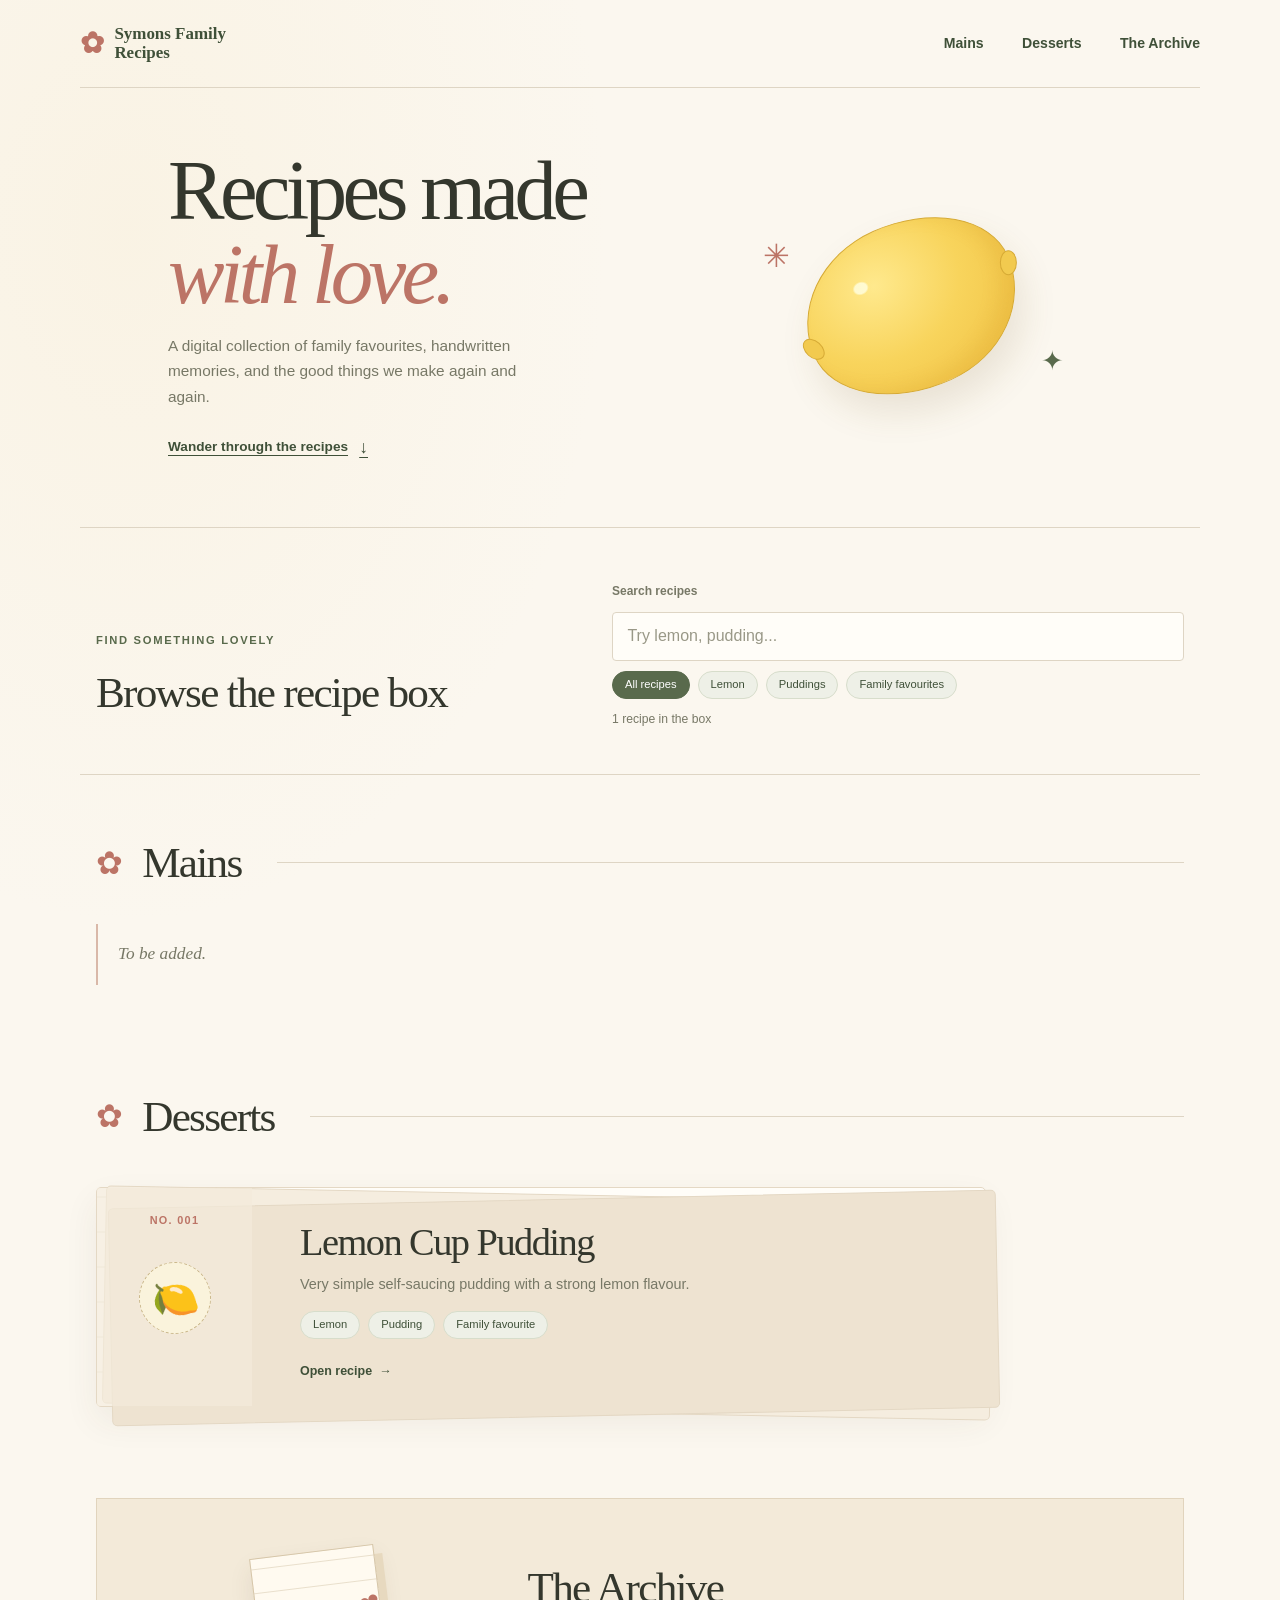
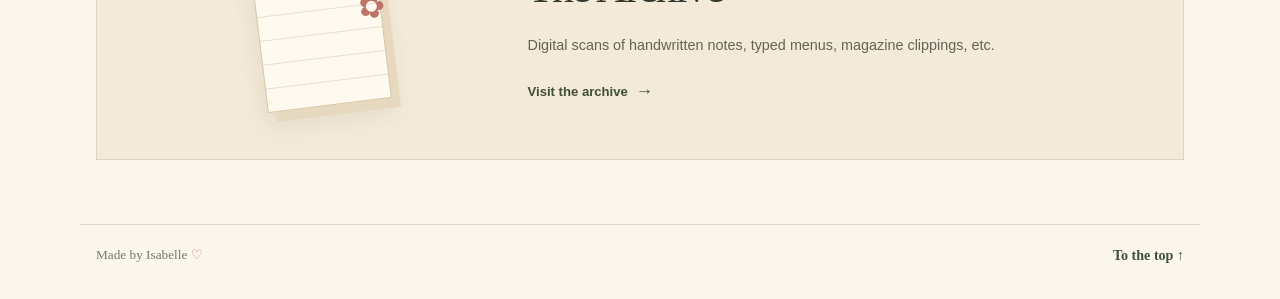
==== commit f4fcef43: "typos" ====
--- a/index.html
+++ b/index.html
@@ -35,9 +35,7 @@
           <span class="art-sparkle sparkle-one" aria-hidden="true">✳</span>
           <span class="art-sparkle sparkle-two" aria-hidden="true">✦</span>
           <span class="lemon" aria-hidden="true"></span>
-          <span class="art-caption">a pinch of sunshine</span>
         </div>
-        <span class="welcome-stamp" aria-hidden="true">EST.<br>WITH<br>LOVE</span>
       </section>
 
       <section class="browse-section" aria-labelledby="browse-title">
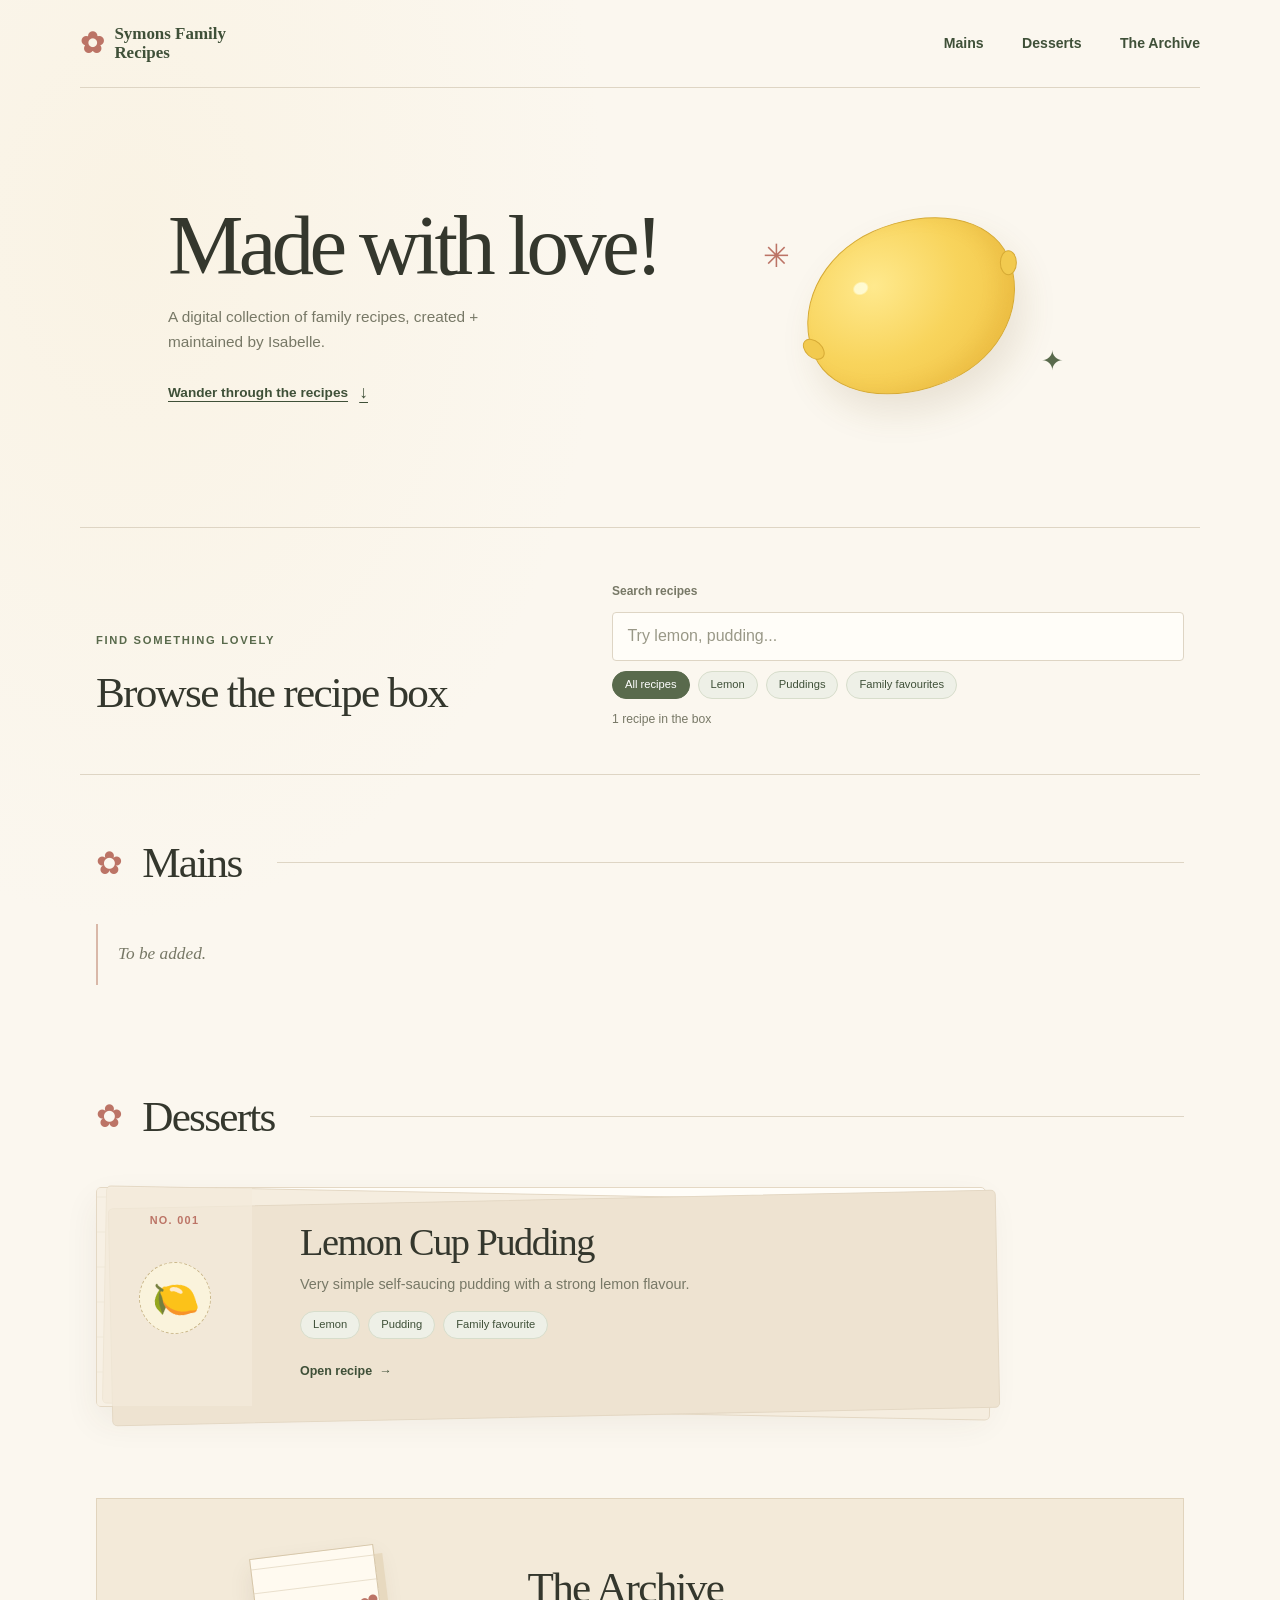
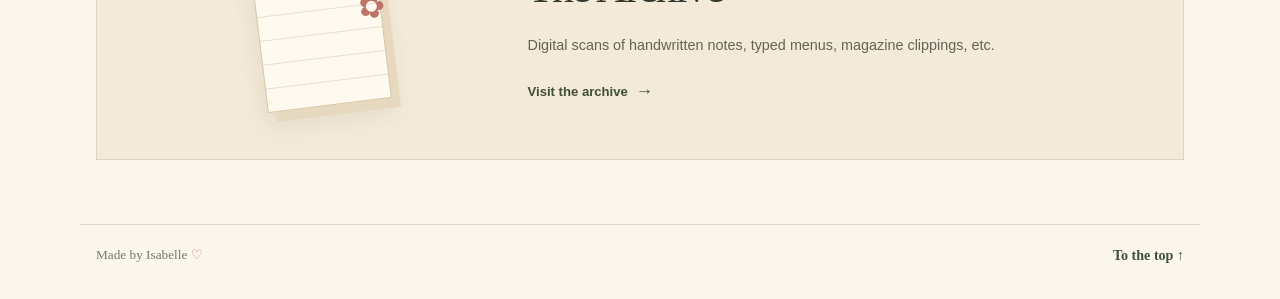
==== commit 533d3a72: "minor" ====
--- a/index.html
+++ b/index.html
@@ -27,8 +27,8 @@
     <main id="main">
       <section class="welcome" id="top" aria-labelledby="welcome-title">
         <div class="welcome-copy">
-          <h1 id="welcome-title">Recipes made<br><span>with love.</span></h1>
-          <p class="welcome-note">A digital collection of family favourites, handwritten memories, and the good things we make again and again.</p>
+          <h1 id="welcome-title">Made with love!<br></h1>
+          <p class="welcome-note">A digital collection of family recipes, created + maintained by Isabelle.</p>
           <a class="browse-link" href="#desserts">Wander through the recipes <span aria-hidden="true">↓</span></a>
         </div>
         <div class="welcome-art" aria-label="A lemon illustration">
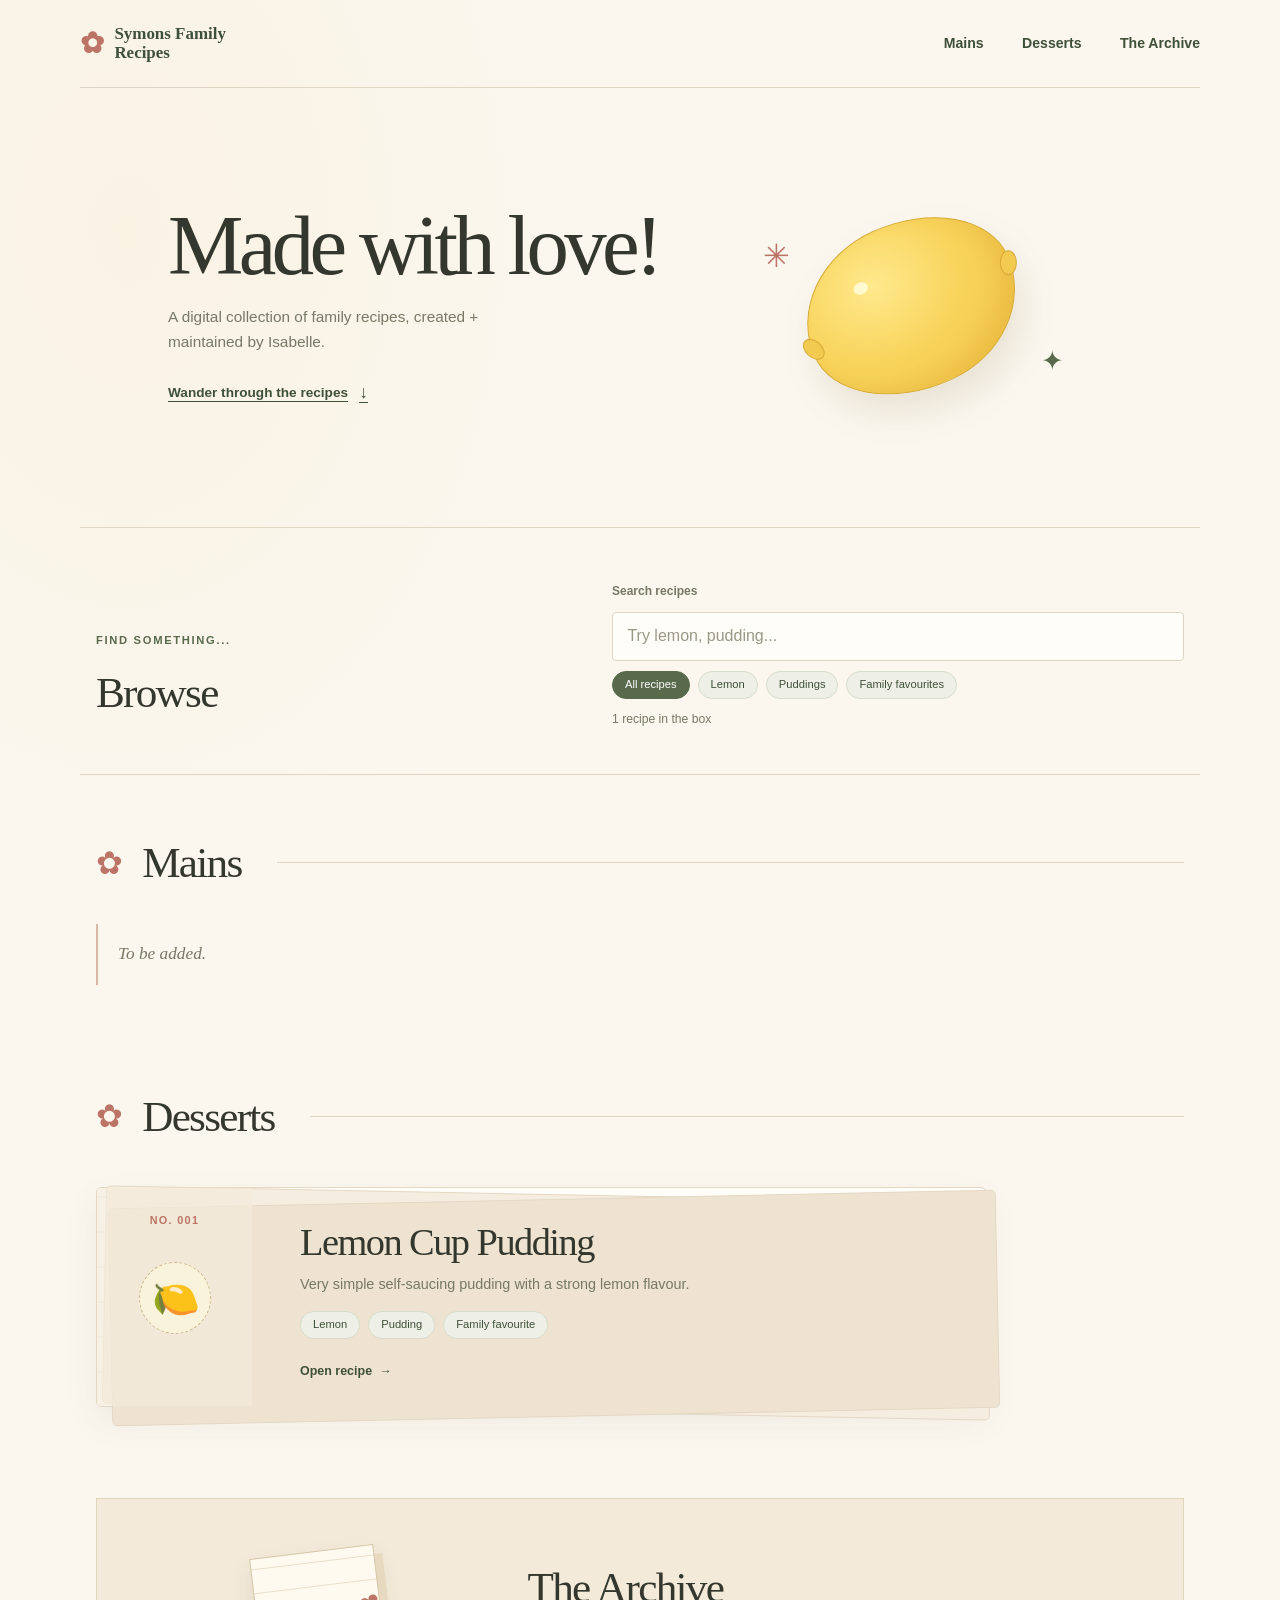
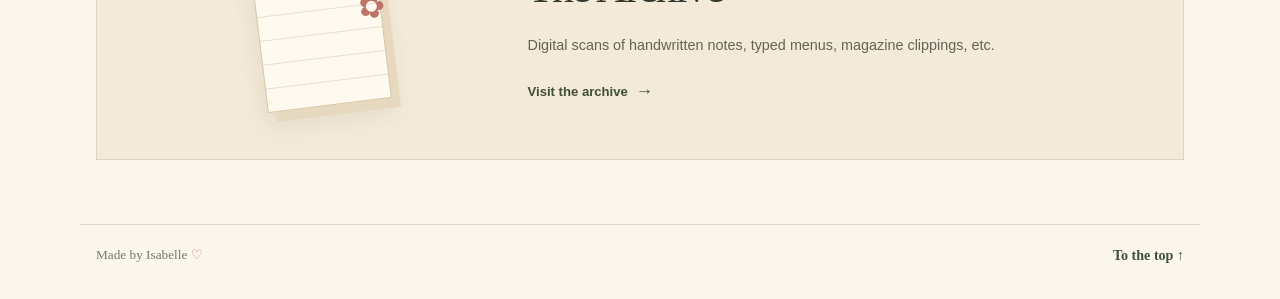
==== commit d093800b: "minor" ====
--- a/index.html
+++ b/index.html
@@ -40,8 +40,8 @@
 
       <section class="browse-section" aria-labelledby="browse-title">
         <div class="section-heading">
-          <p class="eyebrow">Find something lovely</p>
-          <h2 id="browse-title">Browse the recipe box</h2>
+          <p class="eyebrow">Find something...</p>
+          <h2 id="browse-title">Browse</h2>
         </div>
         <div class="browse-tools">
           <label class="search-label" for="recipe-search">Search recipes</label>
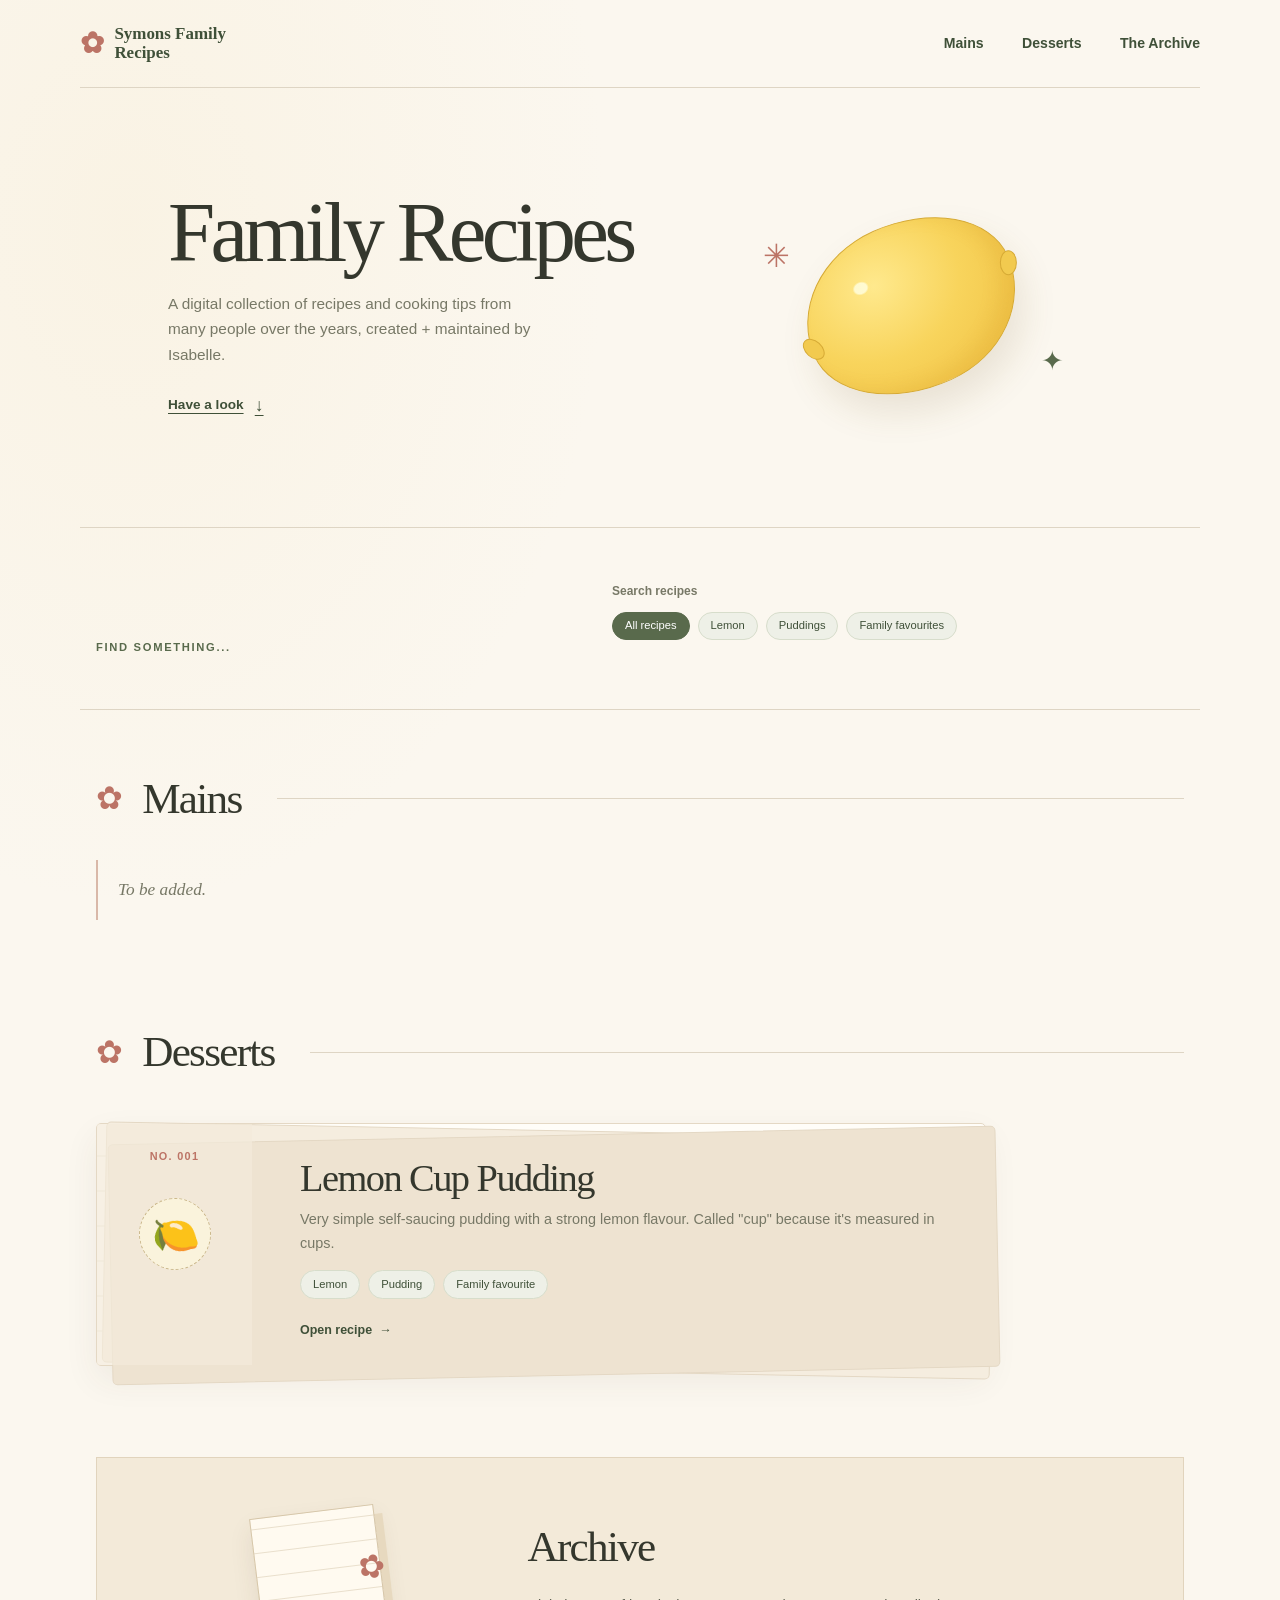
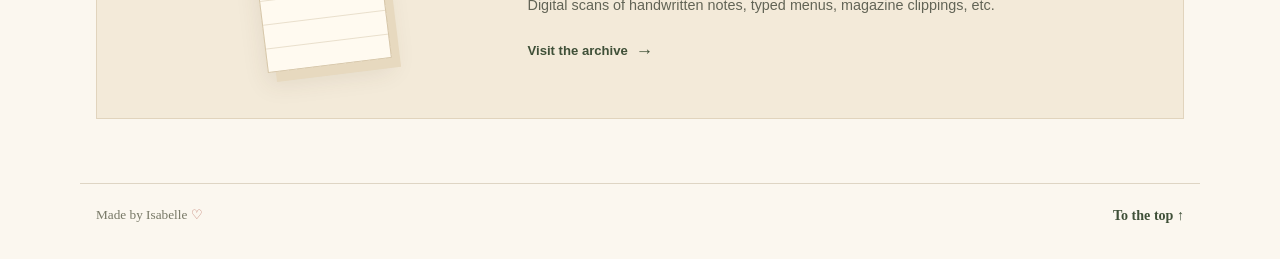
==== commit 42df3644: "minor edits" ====
--- a/index.html
+++ b/index.html
@@ -4,8 +4,8 @@
     <meta charset="utf-8">
     <meta name="viewport" content="width=device-width, initial-scale=1">
     <meta name="theme-color" content="#f8f2e7">
-    <meta name="description" content="A little home for the recipes our family loves.">
-    <title>Symons Family Recipes</title>
+    <meta name="description" content="A home for our recipes.">
+    <title>SFR</title>
     <link rel="stylesheet" href="styles.css">
     <script src="script.js" defer></script>
   </head>
@@ -27,9 +27,9 @@
     <main id="main">
       <section class="welcome" id="top" aria-labelledby="welcome-title">
         <div class="welcome-copy">
-          <h1 id="welcome-title">Made with love!<br></h1>
-          <p class="welcome-note">A digital collection of family recipes, created + maintained by Isabelle.</p>
-          <a class="browse-link" href="#desserts">Wander through the recipes <span aria-hidden="true">↓</span></a>
+          <h1 id="welcome-title">Family Recipes<br></h1>
+          <p class="welcome-note">A digital collection of recipes and cooking tips from many people over the years, created + maintained by Isabelle.</p>
+          <a class="browse-link" href="#desserts">Have a look <span aria-hidden="true">↓</span></a>
         </div>
         <div class="welcome-art" aria-label="A lemon illustration">
           <span class="art-sparkle sparkle-one" aria-hidden="true">✳</span>
@@ -41,11 +41,9 @@
       <section class="browse-section" aria-labelledby="browse-title">
         <div class="section-heading">
           <p class="eyebrow">Find something...</p>
-          <h2 id="browse-title">Browse</h2>
         </div>
         <div class="browse-tools">
           <label class="search-label" for="recipe-search">Search recipes</label>
-          <input id="recipe-search" type="search" placeholder="Try lemon, pudding..." autocomplete="off">
           <div class="tag-list" aria-label="Filter recipes by tag">
             <button class="tag-button is-active" type="button" data-tag="all" aria-pressed="true">All recipes</button>
             <button class="tag-button" type="button" data-tag="lemon" aria-pressed="false">Lemon</button>
@@ -53,7 +51,7 @@
             <button class="tag-button" type="button" data-tag="family-favourite" aria-pressed="false">Family favourites</button>
           </div>
           <p class="result-count" id="result-count" aria-live="polite"></p>
-          <p class="no-results" id="no-results" hidden>No recipes found just now. Try another word or tag.</p>
+          <p class="no-results" id="no-results" hidden>Nothing found. Try another word or tag.</p>
         </div>
       </section>
 
@@ -85,7 +83,7 @@
             </div>
             <div class="recipe-card-content">
               <h3><a href="recipes/lemon-cup-pudding.html">Lemon Cup Pudding</a></h3>
-              <p class="recipe-intro">Very simple self-saucing pudding with a strong lemon flavour.</p>
+              <p class="recipe-intro">Very simple self-saucing pudding with a strong lemon flavour. Called "cup" because it's measured in cups.</p>
               <div class="recipe-tags" aria-label="Recipe tags">
                 <span>Lemon</span>
                 <span>Pudding</span>
@@ -103,7 +101,7 @@
           <span class="archive-flower">✿</span>
         </div>
         <div class="archive-copy">
-          <h2 id="archive-title">The Archive</h2>
+          <h2 id="archive-title">Archive</h2>
           <p>Digital scans of handwritten notes, typed menus, magazine clippings, etc.</p>
           <span class="archive-link-label">Visit the archive <span aria-hidden="true">→</span></span>
         </div>
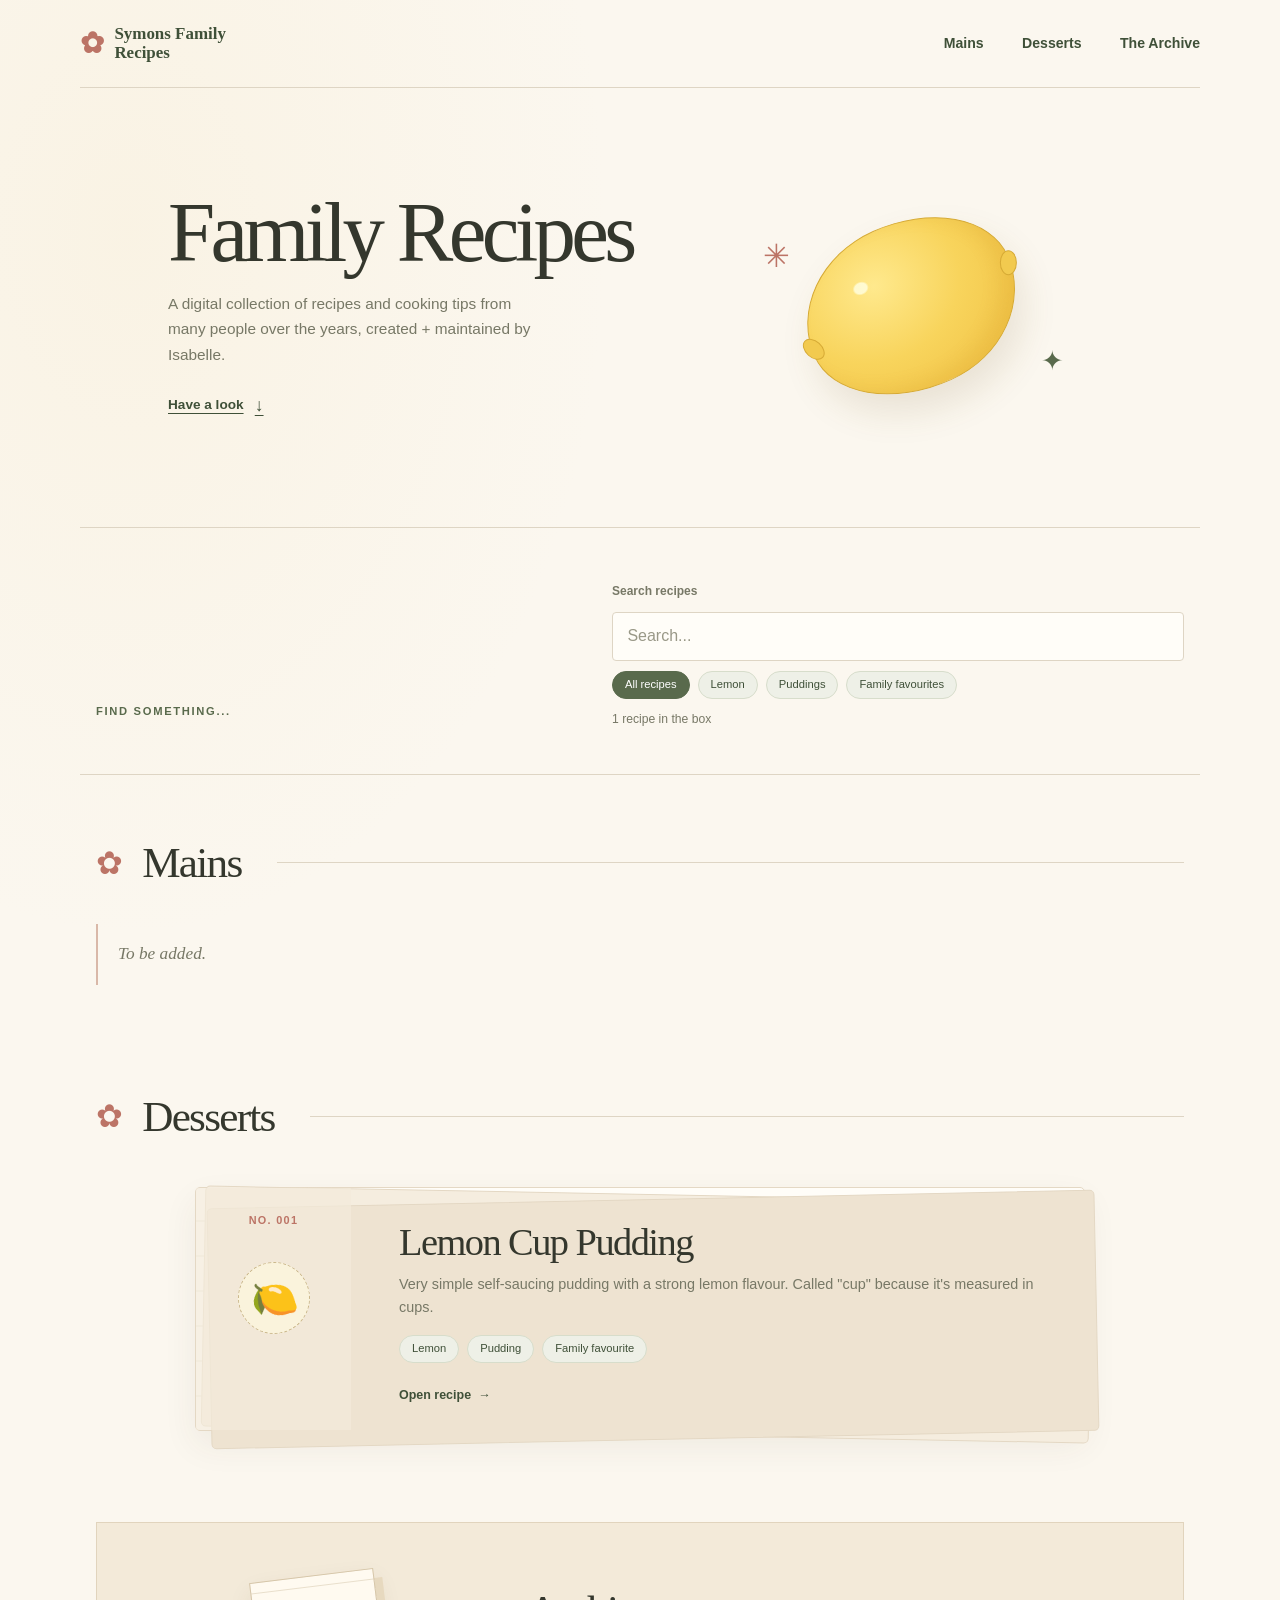
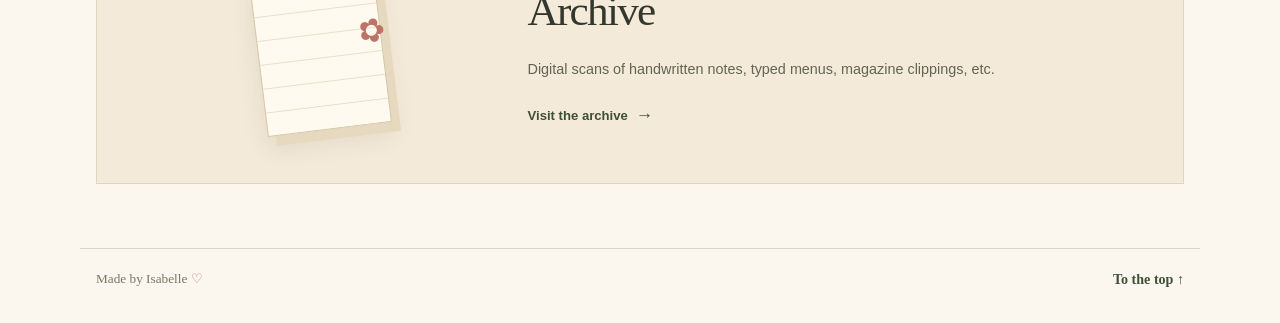
==== commit d706ed47: "minor edits" ====
--- a/index.html
+++ b/index.html
@@ -44,6 +44,7 @@
         </div>
         <div class="browse-tools">
           <label class="search-label" for="recipe-search">Search recipes</label>
+          <input id="recipe-search" type="search" placeholder="Search..." autocomplete="off">
           <div class="tag-list" aria-label="Filter recipes by tag">
             <button class="tag-button is-active" type="button" data-tag="all" aria-pressed="true">All recipes</button>
             <button class="tag-button" type="button" data-tag="lemon" aria-pressed="false">Lemon</button>
@@ -89,7 +90,7 @@
                 <span>Pudding</span>
                 <span>Family favourite</span>
               </div>
-              <span class="recipe-card-cta">Open recipe <span aria-hidden="true">→</span></span>
+              <a class="recipe-card-cta" href="recipes/lemon-cup-pudding.html">Open recipe <span aria-hidden="true">→</span></a>
             </div>
           </article>
         </div>
--- a/styles.css
+++ b/styles.css
@@ -413,17 +413,18 @@
 .recipe-list {
   display: grid;
   gap: 1.5rem;
-  padding: 0.6rem 0.45rem 1rem 0;
+  padding: 0.6rem 0.45rem 1rem;
 }
 
 .recipe-card {
   position: relative;
   z-index: 0;
   isolation: isolate;
-  max-width: 890px;
+  width: min(100%, 890px);
   display: grid;
   grid-template-columns: 155px 1fr;
   margin: 0;
+  justify-self: center;
   border: 1px solid #e4d8c4;
   border-radius: 5px;
   background-color: #fffdf8;
@@ -550,6 +551,20 @@
   color: var(--green-dark);
   font-size: 0.78rem;
   font-weight: 700;
+  text-decoration-color: transparent;
+  text-underline-offset: 0.22em;
+  transition: text-decoration-color 160ms ease;
+}
+
+.recipe-card-cta:hover,
+.recipe-card-cta:focus-visible {
+  text-decoration-color: currentColor;
+}
+
+.recipe-card-cta:focus-visible {
+  border-radius: 2px;
+  outline: 3px solid rgb(89 106 76 / 30%);
+  outline-offset: 4px;
 }
 
 .recipe-card-cta span {
